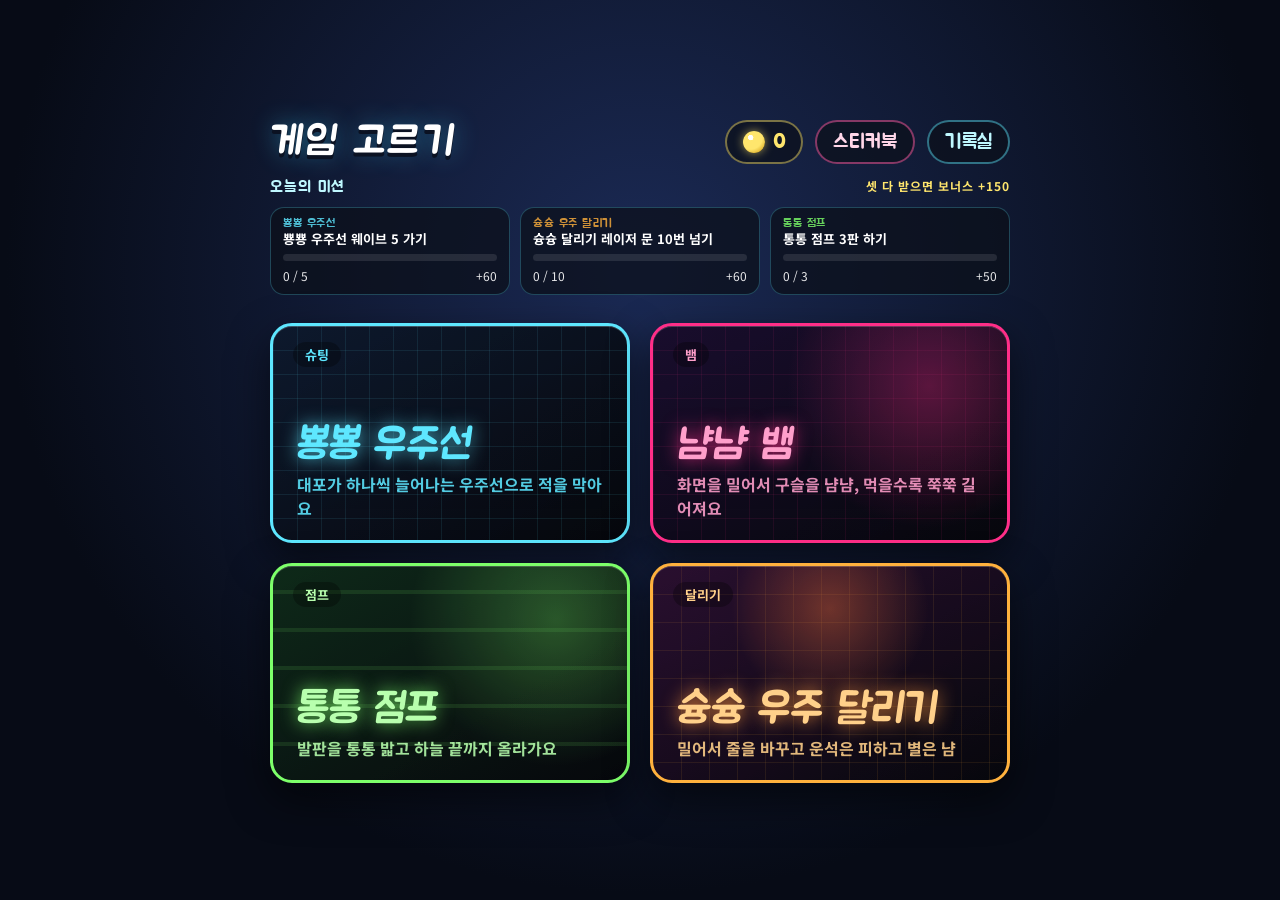
==== index.html @ b3f72357 "게임 고르기: 스티커북 (네 게임 24장, 새 스티커 표시), 화면 흐름 테스트 Co-Authored-By: Claude Opus 5.5 <noreply@anthropic.com>" ====
<!DOCTYPE html>
<html lang="ko">
<head>
  <meta charset="UTF-8">
  <meta name="viewport" content="width=device-width, initial-scale=1, viewport-fit=cover">
  <meta name="theme-color" content="#070b16">
  <title>게임 고르기</title>
  <link rel="preconnect" href="https://fonts.googleapis.com">
  <link rel="preconnect" href="https://fonts.gstatic.com" crossorigin>
  <link rel="stylesheet" href="https://fonts.googleapis.com/css2?family=Jua&family=Noto+Sans+KR:wght@700&display=swap">
  <style>
    :root { --ink: #070b16; --display: "Jua", "Noto Sans KR", sans-serif; }
    * { box-sizing: border-box; }
    body {
      margin: 0; min-height: 100vh; display: flex; flex-direction: column; align-items: center; justify-content: center; gap: 28px;
      padding: 24px 16px; color: #fff; font-family: "Noto Sans KR", system-ui, sans-serif;
      background: radial-gradient(ellipse at 50% 30%, #1b2a55, var(--ink) 70%);
      -webkit-tap-highlight-color: transparent; user-select: none;
    }
    h1 { margin: 0; font: normal 40px var(--display); letter-spacing: 2px; transform: skewX(-8deg); text-shadow: 0 4px 0 #0b1222, 0 0 24px rgba(57, 216, 255, .45); }
    .pick { display: grid; grid-template-columns: repeat(2, min(42vw, 360px)); gap: 20px; justify-content: center; }
    @media (max-width: 640px) { .pick { grid-template-columns: min(86vw, 360px); } }
    a {
      position: relative; display: flex; flex-direction: column; justify-content: flex-end; gap: 6px; overflow: hidden;
      width: 100%; height: clamp(150px, 30vh, 220px); padding: 20px 24px; border-radius: 22px; text-decoration: none; color: #fff;
      box-shadow: 0 16px 40px rgba(0, 0, 0, .55), inset 0 1px 0 rgba(255, 255, 255, .2);
      transition: transform .12s cubic-bezier(.16, 1, .3, 1);
      animation: rise .5s cubic-bezier(.16, 1, .3, 1) both;
    }
    a:nth-child(2) { animation-delay: .08s; }
    a:nth-child(3) { animation-delay: .16s; }
    a:nth-child(4) { animation-delay: .24s; }
    a:active { transform: scale(.97); }
    a b { font: normal clamp(30px, 4.2vw, 42px) var(--display); line-height: 1; transform: skewX(-8deg); transform-origin: left; }
    a small { font-weight: 700; font-size: 16px; opacity: .88; }
    a::before { content: ""; position: absolute; inset: 0; opacity: .9; pointer-events: none; }
    a::after {
      content: ""; position: absolute; inset: 0; pointer-events: none;
      background: linear-gradient(105deg, transparent 38%, rgba(255, 255, 255, .35) 48%, transparent 58%) no-repeat;
      background-size: 260% 100%; background-position: 160% 0; animation: sweep 4s 1s ease-in-out infinite;
    }
    a > * { position: relative; }
    .kid { background: linear-gradient(150deg, #ffb04a, #ff6a1a 55%, #b8340a); border: 3px solid #ffcf8a; }
    .kid::before { background: repeating-linear-gradient(-45deg, rgba(0, 0, 0, .08) 0 18px, transparent 18px 36px); }
    .kid b { text-shadow: 0 4px 0 rgba(90, 20, 0, .6); }
    .gun { background: linear-gradient(150deg, #0e1a2e, #07080d); border: 3px solid #5ee7ff; color: #5ee7ff; }
    .gun::before { background: linear-gradient(rgba(94, 231, 255, .1) 1px, transparent 1px) 0 0 / 24px 24px, linear-gradient(90deg, rgba(94, 231, 255, .1) 1px, transparent 1px) 0 0 / 24px 24px; }
    .gun b { text-shadow: 0 0 18px rgba(94, 231, 255, .8); }
    .snake { background: linear-gradient(150deg, #1a0e2e, #07080d); border: 3px solid #ff2e88; color: #ff9fcb; }
    .snake::before { background: radial-gradient(circle at 78% 28%, rgba(255, 46, 136, .35), transparent 45%), linear-gradient(rgba(255, 46, 136, .09) 1px, transparent 1px) 0 0 / 24px 24px, linear-gradient(90deg, rgba(255, 46, 136, .09) 1px, transparent 1px) 0 0 / 24px 24px; }
    .snake b { text-shadow: 0 0 18px rgba(255, 46, 136, .8); }
    .jump { background: linear-gradient(150deg, #0f2a1a, #07080d); border: 3px solid #7dff6a; color: #b8ffae; }
    .jump::before { background: radial-gradient(circle at 80% 25%, rgba(125, 255, 106, .3), transparent 45%), repeating-linear-gradient(0deg, transparent 0 34px, rgba(125, 255, 106, .12) 34px 38px); }
    .jump b { text-shadow: 0 0 18px rgba(125, 255, 106, .8); }
    .runner { background: linear-gradient(150deg, #2a1030, #07080d); border: 3px solid #ffb13d; color: #ffd08a; }
    .runner::before { background: radial-gradient(circle at 50% 20%, rgba(255, 120, 60, .4), transparent 40%), linear-gradient(rgba(255, 177, 61, .1) 1px, transparent 1px) 0 0 / 28px 28px, linear-gradient(90deg, rgba(255, 177, 61, .1) 1px, transparent 1px) 0 0 / 28px 28px; }
    .runner b { text-shadow: 0 0 18px rgba(255, 150, 60, .85); }
    .tag { position: absolute; top: 16px; left: 20px; padding: 3px 12px; border-radius: 999px; font-size: 13px; font-weight: 700; background: rgba(0, 0, 0, .3); }
    /* ─── 놀이 본부: 별코인 · 오늘의 미션 · 기록실 (common/hub.js) ─── */
    .hub { width: min(92vw, 740px); display: flex; flex-direction: column; gap: 10px; }
    .hub-top { display: flex; align-items: center; justify-content: space-between; gap: 12px; }
    .hub-top h1 { flex: 1; }
    .coin-pill, .rec-btn { display: inline-flex; align-items: center; gap: 8px; height: 44px; padding: 0 16px; border-radius: 999px; font: normal 20px var(--display); color: #ffe66d; background: rgba(12, 16, 26, .7); border: 2px solid rgba(255, 230, 109, .45); }
    .rec-btn { color: #bff8ff; border-color: rgba(94, 231, 255, .45); cursor: pointer; }
    .rec-btn:active { transform: scale(.96); }
    .cn { width: 22px; height: 22px; border-radius: 50%; flex: none; background: radial-gradient(circle at 35% 30%, #fff 0 12%, #ffe66d 14% 55%, #c98f00 100%); box-shadow: 0 0 10px rgba(255, 230, 109, .6); }
    .daily { display: grid; grid-template-columns: repeat(3, 1fr); gap: 10px; }
    .dm { position: relative; min-height: 64px; padding: 8px 12px 10px; border-radius: 14px; background: rgba(12, 16, 26, .72); border: 1px solid rgba(94, 231, 255, .25); display: flex; flex-direction: column; justify-content: space-between; gap: 6px; }
    .dm .t { font-size: 13px; font-weight: 700; line-height: 1.3; }
    .dm .g { display: block; font: normal 12px var(--display); letter-spacing: .5px; opacity: .8; }
    .dm .bar { height: 7px; border-radius: 4px; background: rgba(255, 255, 255, .1); overflow: hidden; }
    .dm .bar i { display: block; height: 100%; border-radius: 4px; background: linear-gradient(90deg, #5ee7ff, #7dff6a); }
    .dm .row { display: flex; align-items: center; justify-content: space-between; gap: 6px; font-size: 12px; opacity: .9; }
    .dm button { font: normal 15px var(--display); padding: 5px 12px; border-radius: 999px; border: 0; background: linear-gradient(180deg, #fff3a8, #ffcf3a); color: #3a2600; cursor: pointer; box-shadow: 0 3px 0 #9a6b00; animation: nudge 1s ease-in-out infinite; }
    .dm.claimed { opacity: .55; }
    .dm.done { border-color: rgba(255, 230, 109, .7); }
    .daily-head { display: flex; justify-content: space-between; font: normal 16px var(--display); color: #bff8ff; letter-spacing: 1px; }
    .daily-head small { font: 700 12px "Noto Sans KR", sans-serif; color: #ffe66d; }
    @keyframes nudge { 50% { transform: scale(1.07); } }
    #records { position: fixed; inset: 0; z-index: 20; display: none; align-items: center; justify-content: center; padding: 16px; background: rgba(4, 7, 14, .78); }
    #records.on { display: flex; }
    #records .panel { width: min(94vw, 680px); max-height: 92vh; overflow-y: auto; padding: 22px 24px; border-radius: 20px; background: linear-gradient(180deg, rgba(16, 22, 36, .98), rgba(8, 11, 19, .98)); border: 1px solid rgba(94, 231, 255, .3); box-shadow: 0 24px 60px rgba(0, 0, 0, .6); }
    #records h2 { margin: 0 0 12px; font: normal 30px var(--display); letter-spacing: 1px; }
    .tot { display: grid; grid-template-columns: repeat(4, 1fr); gap: 8px; margin-bottom: 14px; }
    .tot div { padding: 8px 6px; border-radius: 12px; background: rgba(94, 231, 255, .06); border: 1px solid rgba(94, 231, 255, .2); text-align: center; }
    .tot dt { font-size: 12px; opacity: .75; } .tot dd { margin: 2px 0 0; font: normal 22px var(--display); color: #ffe66d; }
    .grow { display: grid; grid-template-columns: 1.3fr 1.2fr .8fr .7fr; gap: 8px; align-items: center; padding: 10px 12px; margin-bottom: 8px; border-radius: 12px; background: rgba(255, 255, 255, .04); border-left: 5px solid var(--c); font-size: 14px; }
    .grow b { font: normal 19px var(--display); color: var(--c); }
    .grow span { opacity: .9; }
    #rec-close { display: block; width: 100%; margin-top: 12px; padding: 12px; border: 0; border-radius: 14px; font: normal 22px var(--display); background: linear-gradient(180deg, #a8f6ff, #22b8d6); color: #07080d; cursor: pointer; }
    @media (max-height: 600px) {
      body { gap: 12px; padding: 12px 16px; justify-content: flex-start; }
      h1 { font-size: 30px; }
      .dm { min-height: 54px; padding: 6px 10px 8px; }
      a { height: clamp(120px, 27vh, 170px); padding: 14px 18px; }
      a small { white-space: nowrap; overflow: hidden; text-overflow: ellipsis; }
      .tag { top: 10px; left: 14px; }
    }
    @media (max-width: 640px) { .daily { grid-template-columns: 1fr; } .tot { grid-template-columns: repeat(2, 1fr); } .grow { grid-template-columns: 1fr 1fr; } }
    .stk-btn { position: relative; color: #ffd6e8; border-color: rgba(255, 95, 168, .5); }
    .new-dot { position: absolute; top: -6px; right: -6px; min-width: 22px; height: 22px; padding: 0 6px; border-radius: 999px; background: #ff4d6d; color: #fff; font: 700 13px/22px "Noto Sans KR", sans-serif; box-shadow: 0 0 10px rgba(255, 77, 109, .7); }
    .new-dot[hidden] { display: none; }
    #stickers { position: fixed; inset: 0; z-index: 20; display: none; align-items: center; justify-content: center; padding: 16px; background: rgba(4, 7, 14, .78); }
    #stickers.on { display: flex; }
    #stickers .panel { width: min(96vw, 900px); max-height: 94vh; overflow-y: auto; padding: 20px 22px; border-radius: 20px; background: linear-gradient(180deg, rgba(16, 22, 36, .98), rgba(8, 11, 19, .98)); border: 1px solid rgba(255, 95, 168, .35); box-shadow: 0 24px 60px rgba(0, 0, 0, .6); }
    #stickers h2 { margin: 0 0 10px; font: normal 30px var(--display); letter-spacing: 1px; }
    #stickers h2 small { font-size: 18px; color: #ffe66d; margin-left: 8px; }
    .stk-game { margin: 10px 0 6px; font: normal 18px var(--display); color: var(--c); }
    .stk-row { display: grid; grid-template-columns: repeat(6, 1fr); gap: 8px; }
    .stk { position: relative; display: flex; flex-direction: column; align-items: center; gap: 2px; padding: 8px 4px; border-radius: 14px; text-align: center; background: rgba(255, 255, 255, .05); border: 1px solid rgba(255, 255, 255, .1); }
    .stk i { font-style: normal; font-size: 34px; line-height: 1.1; filter: drop-shadow(0 2px 6px rgba(0, 0, 0, .5)); }
    .stk b { font: normal 14px var(--display); }
    .stk small { font-size: 11px; opacity: .75; line-height: 1.25; }
    .stk.got { background: radial-gradient(circle at 50% 30%, rgba(255, 255, 255, .14), rgba(255, 255, 255, .04)); border-color: var(--c); box-shadow: 0 0 14px color-mix(in srgb, var(--c) 35%, transparent); }
    .stk.locked i { filter: grayscale(1) brightness(.35); }
    .stk.locked b { opacity: .6; }
    .stk.fresh::after { content: "NEW"; position: absolute; top: -6px; right: -4px; padding: 1px 6px; border-radius: 999px; background: #ff4d6d; font: 700 10px "Noto Sans KR", sans-serif; }
    .stk.fresh { animation: pop .6s cubic-bezier(.2, 1.5, .45, 1) both; }
    @keyframes pop { from { transform: scale(.6); opacity: 0; } }
    .close-btn { display: block; width: 100%; margin-top: 12px; padding: 12px; border: 0; border-radius: 14px; font: normal 22px var(--display); background: linear-gradient(180deg, #ffd6e8, #ff5fa8); color: #2a0718; cursor: pointer; }
    @media (max-width: 760px) { .stk-row { grid-template-columns: repeat(3, 1fr); } }
    @keyframes rise { from { opacity: 0; transform: translateY(24px); } }
    @keyframes sweep { 0% { background-position: 160% 0; } 30%, 100% { background-position: -70% 0; } }
    @media (prefers-reduced-motion: reduce) { *, *::before, *::after { animation: none !important; } }
  </style>
</head>
<body>
  <section class="hub" aria-label="놀이 본부">
    <div class="hub-top">
      <h1>게임 고르기</h1>
      <span class="coin-pill" title="네 게임에서 모은 별코인"><i class="cn" aria-hidden="true"></i><b id="hub-coins">0</b></span>
      <button id="stk-open" class="rec-btn stk-btn" type="button">스티커북<b id="stk-new" class="new-dot" hidden></b></button>
      <button id="rec-open" class="rec-btn" type="button">기록실</button>
    </div>
    <div class="daily-head"><span>오늘의 미션</span><small id="daily-bonus"></small></div>
    <div id="daily" class="daily"></div>
  </section>
  <div class="pick">
    <a class="gun" href="game/"><span class="tag">슈팅</span><b>뿅뿅 우주선</b><small>대포가 하나씩 늘어나는 우주선으로 적을 막아요</small></a>
    <a class="snake" href="snake/"><span class="tag">뱀</span><b>냠냠 뱀</b><small>화면을 밀어서 구슬을 냠냠, 먹을수록 쭉쭉 길어져요</small></a>
    <a class="jump" href="jump/"><span class="tag">점프</span><b>통통 점프</b><small>발판을 통통 밟고 하늘 끝까지 올라가요</small></a>
    <a class="runner" href="runner/"><span class="tag">달리기</span><b>슝슝 우주 달리기</b><small>밀어서 줄을 바꾸고 운석은 피하고 별은 냠</small></a>
  </div>

  <!-- 기록실: 네 게임 기록을 한눈에 -->
  <section id="records" aria-label="기록실">
    <div class="panel">
      <h2>기록실</h2>
      <dl class="tot" id="rec-tot"></dl>
      <div id="rec-rows"></div>
      <button id="rec-close" type="button">닫기</button>
    </div>
  </section>

  <!-- 스티커북: 네 게임에서 특별한 일을 하면 붙는 스티커 -->
  <section id="stickers" class="overlay" aria-label="스티커북">
    <div class="panel">
      <h2>스티커북 <small id="stk-count"></small></h2>
      <div id="stk-list"></div>
      <button id="stk-close" type="button" class="close-btn">닫기</button>
    </div>
  </section>

  <script src="common/hub.js"></script>
  <script>
    'use strict';
    // 놀이 본부 그리기. 게임에서 돌아올 때마다(renderHub) 새로 읽는다
    (function () {
      const $ = id => document.getElementById(id);
      const fmt = n => Math.floor(n).toLocaleString();
      const name = id => (HUB.GAMES.find(g => g.id === id) || {}).name || '';
      const color = id => (HUB.GAMES.find(g => g.id === id) || {}).color || '#fff';
      function renderHub() {
        $('hub-coins').textContent = fmt(HUB.coins());
        const list = HUB.daily();
        $('daily').innerHTML = list.map((m, i) =>
          '<div class="dm' + (m.claimed ? ' claimed' : m.done ? ' done' : '') + '" style="--c:' + color(m.game) + '">' +
            '<span class="t"><span class="g" style="color:' + color(m.game) + '">' + name(m.game) + '</span>' + m.text + '</span>' +
            '<span class="bar"><i style="width:' + Math.round(Math.min(1, m.prog / m.goal) * 100) + '%"></i></span>' +
            '<span class="row"><span>' + fmt(m.prog) + ' / ' + fmt(m.goal) + '</span>' +
            (m.claimed ? '<span>받음</span>' : m.done ? '<button type="button" data-claim="' + i + '">+' + m.reward + ' 받기</button>' : '<span>+' + m.reward + '</span>') +
            '</span></div>').join('');
        const left = list.filter(m => !m.claimed).length;
        $('daily-bonus').textContent = left ? '셋 다 받으면 보너스 +' + HUB.DAILY_BONUS : '오늘 미션 끝! 내일 또 만나요';
      }
      function renderRecords() {
        const s = HUB.summary();
        const mins = Math.round(s.todaySec / 60);
        $('rec-tot').innerHTML = [['별코인', fmt(s.coins)], ['모은 메달', s.medals + ' / ' + s.medalMax], ['모두 한 판', fmt(s.games)], ['오늘 논 시간', mins + '분']]
          .map(([k, v]) => '<div><dt>' + k + '</dt><dd>' + v + '</dd></div>').join('');
        $('rec-rows').innerHTML = s.rows.map(r =>
          '<div class="grow" style="--c:' + r.color + '"><b>' + r.name + '</b><span>' + (r.bestText || '아직 기록 없음') + '</span>' +
          '<span>메달 ' + r.medals + (r.medalMax ? ' / ' + r.medalMax : '') + '</span><span>' + fmt(r.games) + '판</span></div>').join('');
      }
      $('daily').addEventListener('click', e => {
        const b = e.target.closest('[data-claim]');
        if (!b) return;
        HUB.claimDaily(Number(b.dataset.claim));
        renderHub();
      });
      function renderStickers() {
        const list = HUB.stickers(), got = list.filter(t => t.got).length;
        $('stk-count').textContent = got + ' / ' + list.length;
        $('stk-list').innerHTML = HUB.GAMES.map(g => '<p class="stk-game" style="--c:' + g.color + '">' + g.name + '</p><div class="stk-row">' +
          list.filter(t => t.game === g.id).map(t =>
            '<div class="stk ' + (t.got ? 'got' : 'locked') + (t.fresh ? ' fresh' : '') + '" style="--c:' + g.color + '">' +
              '<i aria-hidden="true">' + t.icon + '</i><b>' + (t.got ? t.name : '?') + '</b><small>' + t.desc + '</small></div>').join('') + '</div>').join('');
      }
      function renderNew() {
        const n = HUB.stickers().filter(t => t.fresh).length;
        $('stk-new').hidden = !n;
        $('stk-new').textContent = n;
      }
      $('stk-open').addEventListener('click', () => { renderStickers(); $('stickers').classList.add('on'); HUB.seeStickers(); renderNew(); });
      $('stk-close').addEventListener('click', () => $('stickers').classList.remove('on'));
      $('stickers').addEventListener('click', e => { if (e.target.id === 'stickers') $('stickers').classList.remove('on'); });
      $('rec-open').addEventListener('click', () => { renderRecords(); $('records').classList.add('on'); });
      $('rec-close').addEventListener('click', () => $('records').classList.remove('on'));
      $('records').addEventListener('click', e => { if (e.target.id === 'records') $('records').classList.remove('on'); });
      const renderHubBase = renderHub;
      renderHub = function () { renderHubBase(); renderNew(); };
      window.addEventListener('pageshow', () => renderHub());   // 게임에서 뒤로 돌아왔을 때
      window.renderHub = () => renderHub();
      renderHub();
    })();
  </script>
</body>
</html>
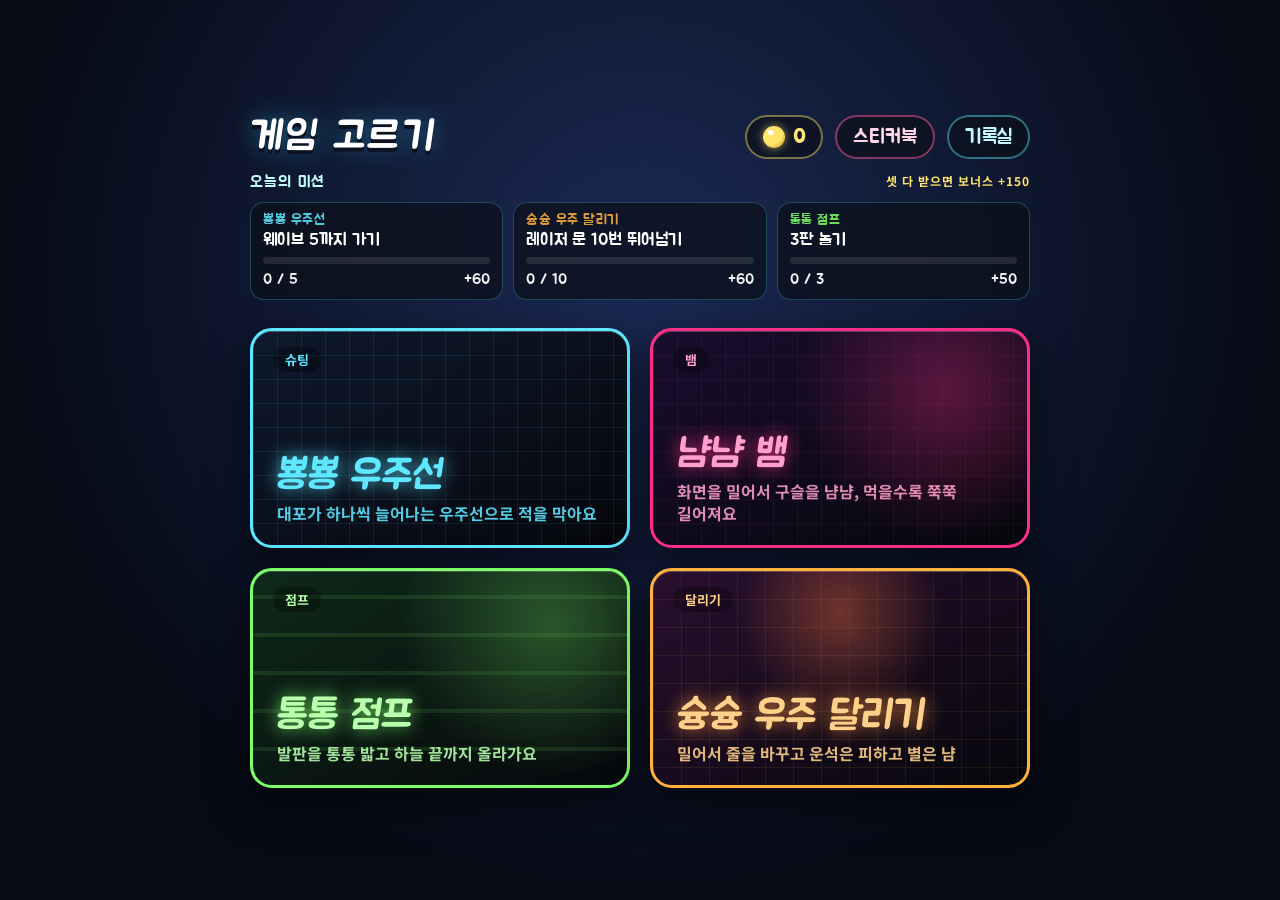
==== commit 1e09c4f5: "첫 화면: 게임 카드가 index.html로, 메달 합계 바로잡기, 미션 글씨 키우기, 새 스티커 5장 Co-Authored-By: Claude Opus 5.5 <noreply@a" ====
--- a/index.html
+++ b/index.html
@@ -18,7 +18,7 @@
       -webkit-tap-highlight-color: transparent; user-select: none;
     }
     h1 { margin: 0; font: normal 40px var(--display); letter-spacing: 2px; transform: skewX(-8deg); text-shadow: 0 4px 0 #0b1222, 0 0 24px rgba(57, 216, 255, .45); }
-    .pick { display: grid; grid-template-columns: repeat(2, min(42vw, 360px)); gap: 20px; justify-content: center; }
+    .pick { display: grid; grid-template-columns: repeat(2, min(44vw, 380px)); gap: 20px; justify-content: center; }
     @media (max-width: 640px) { .pick { grid-template-columns: min(86vw, 360px); } }
     a {
       position: relative; display: flex; flex-direction: column; justify-content: flex-end; gap: 6px; overflow: hidden;
@@ -31,8 +31,9 @@
     a:nth-child(3) { animation-delay: .16s; }
     a:nth-child(4) { animation-delay: .24s; }
     a:active { transform: scale(.97); }
-    a b { font: normal clamp(30px, 4.2vw, 42px) var(--display); line-height: 1; transform: skewX(-8deg); transform-origin: left; }
-    a small { font-weight: 700; font-size: 16px; opacity: .88; }
+    /* 제목은 한 줄 (글꼴이 늦게 와서 넓은 기본 서체로 보여도 안 넘치게 크기를 칸 너비에 맞춘다), 설명은 두 줄까지 낱말 단위로 */
+    a b { font: normal clamp(26px, 3.3vw, 40px) var(--display); line-height: 1.05; white-space: nowrap; transform: skewX(-8deg); transform-origin: left; }
+    a small { font-weight: 700; font-size: 16px; line-height: 1.35; opacity: .88; word-break: keep-all; }
     a::before { content: ""; position: absolute; inset: 0; opacity: .9; pointer-events: none; }
     a::after {
       content: ""; position: absolute; inset: 0; pointer-events: none;
@@ -57,7 +58,7 @@
     .runner b { text-shadow: 0 0 18px rgba(255, 150, 60, .85); }
     .tag { position: absolute; top: 16px; left: 20px; padding: 3px 12px; border-radius: 999px; font-size: 13px; font-weight: 700; background: rgba(0, 0, 0, .3); }
     /* ─── 놀이 본부: 별코인 · 오늘의 미션 · 기록실 (common/hub.js) ─── */
-    .hub { width: min(92vw, 740px); display: flex; flex-direction: column; gap: 10px; }
+    .hub { width: min(92vw, calc(2 * min(44vw, 380px) + 20px)); display: flex; flex-direction: column; gap: 10px; }
     .hub-top { display: flex; align-items: center; justify-content: space-between; gap: 12px; }
     .hub-top h1 { flex: 1; }
     .coin-pill, .rec-btn { display: inline-flex; align-items: center; gap: 8px; height: 44px; padding: 0 16px; border-radius: 999px; font: normal 20px var(--display); color: #ffe66d; background: rgba(12, 16, 26, .7); border: 2px solid rgba(255, 230, 109, .45); }
@@ -66,13 +67,14 @@
     .cn { width: 22px; height: 22px; border-radius: 50%; flex: none; background: radial-gradient(circle at 35% 30%, #fff 0 12%, #ffe66d 14% 55%, #c98f00 100%); box-shadow: 0 0 10px rgba(255, 230, 109, .6); }
     .daily { display: grid; grid-template-columns: repeat(3, 1fr); gap: 10px; }
     .dm { position: relative; min-height: 64px; padding: 8px 12px 10px; border-radius: 14px; background: rgba(12, 16, 26, .72); border: 1px solid rgba(94, 231, 255, .25); display: flex; flex-direction: column; justify-content: space-between; gap: 6px; }
-    .dm .t { font-size: 13px; font-weight: 700; line-height: 1.3; }
-    .dm .g { display: block; font: normal 12px var(--display); letter-spacing: .5px; opacity: .8; }
+    .dm .t { font: normal 17px/1.25 var(--display); word-break: keep-all; }
+    .dm .g { display: block; font: normal 14px var(--display); letter-spacing: .5px; opacity: .85; }
     .dm .bar { height: 7px; border-radius: 4px; background: rgba(255, 255, 255, .1); overflow: hidden; }
     .dm .bar i { display: block; height: 100%; border-radius: 4px; background: linear-gradient(90deg, #5ee7ff, #7dff6a); }
-    .dm .row { display: flex; align-items: center; justify-content: space-between; gap: 6px; font-size: 12px; opacity: .9; }
-    .dm button { font: normal 15px var(--display); padding: 5px 12px; border-radius: 999px; border: 0; background: linear-gradient(180deg, #fff3a8, #ffcf3a); color: #3a2600; cursor: pointer; box-shadow: 0 3px 0 #9a6b00; animation: nudge 1s ease-in-out infinite; }
+    .dm .row { display: flex; align-items: center; justify-content: space-between; gap: 6px; font: normal 15px var(--display); opacity: .95; }
+    .dm button { font: normal 17px var(--display); padding: 6px 14px; border-radius: 999px; border: 0; background: linear-gradient(180deg, #fff3a8, #ffcf3a); color: #3a2600; cursor: pointer; box-shadow: 0 3px 0 #9a6b00; animation: nudge 1s ease-in-out infinite; }
     .dm.claimed { opacity: .55; }
+    .dm button.wait { animation: none; filter: saturate(.6); }
     .dm.done { border-color: rgba(255, 230, 109, .7); }
     .daily-head { display: flex; justify-content: space-between; font: normal 16px var(--display); color: #bff8ff; letter-spacing: 1px; }
     .daily-head small { font: 700 12px "Noto Sans KR", sans-serif; color: #ffe66d; }
@@ -91,9 +93,12 @@
     @media (max-height: 600px) {
       body { gap: 12px; padding: 12px 16px; justify-content: flex-start; }
       h1 { font-size: 30px; }
-      .dm { min-height: 54px; padding: 6px 10px 8px; }
-      a { height: clamp(120px, 27vh, 170px); padding: 14px 18px; }
-      a small { white-space: nowrap; overflow: hidden; text-overflow: ellipsis; }
+      .dm { min-height: 54px; padding: 6px 10px 8px; gap: 4px; }
+      .dm .t { font-size: 16px; } .dm .g { font-size: 13px; } .dm .row { font-size: 14px; }
+      .dm button { font-size: 15px; padding: 4px 12px; }
+      a { height: clamp(120px, 27vh, 170px); padding: 12px 18px; gap: 4px; }
+      a b { font-size: clamp(24px, 3.2vw, 34px); }
+      a small { font-size: 15px; }
       .tag { top: 10px; left: 14px; }
     }
     @media (max-width: 640px) { .daily { grid-template-columns: 1fr; } .tot { grid-template-columns: repeat(2, 1fr); } .grow { grid-template-columns: 1fr 1fr; } }
@@ -102,15 +107,16 @@
     .new-dot[hidden] { display: none; }
     #stickers { position: fixed; inset: 0; z-index: 20; display: none; align-items: center; justify-content: center; padding: 16px; background: rgba(4, 7, 14, .78); }
     #stickers.on { display: flex; }
-    #stickers .panel { width: min(96vw, 900px); max-height: 94vh; overflow-y: auto; padding: 20px 22px; border-radius: 20px; background: linear-gradient(180deg, rgba(16, 22, 36, .98), rgba(8, 11, 19, .98)); border: 1px solid rgba(255, 95, 168, .35); box-shadow: 0 24px 60px rgba(0, 0, 0, .6); }
+    #stickers .panel { width: min(96vw, 1100px); max-height: 94vh; overflow-y: auto; padding: 20px 22px; border-radius: 20px; background: linear-gradient(180deg, rgba(16, 22, 36, .98), rgba(8, 11, 19, .98)); border: 1px solid rgba(255, 95, 168, .35); box-shadow: 0 24px 60px rgba(0, 0, 0, .6); }
     #stickers h2 { margin: 0 0 10px; font: normal 30px var(--display); letter-spacing: 1px; }
     #stickers h2 small { font-size: 18px; color: #ffe66d; margin-left: 8px; }
     .stk-game { margin: 10px 0 6px; font: normal 18px var(--display); color: var(--c); }
-    .stk-row { display: grid; grid-template-columns: repeat(6, 1fr); gap: 8px; }
+    .stk-row { display: grid; grid-template-columns: repeat(8, 1fr); gap: 8px; }
+    @media (max-width: 1100px) { .stk-row { grid-template-columns: repeat(4, 1fr); } }
     .stk { position: relative; display: flex; flex-direction: column; align-items: center; gap: 2px; padding: 8px 4px; border-radius: 14px; text-align: center; background: rgba(255, 255, 255, .05); border: 1px solid rgba(255, 255, 255, .1); }
     .stk i { font-style: normal; font-size: 34px; line-height: 1.1; filter: drop-shadow(0 2px 6px rgba(0, 0, 0, .5)); }
     .stk b { font: normal 14px var(--display); }
-    .stk small { font-size: 11px; opacity: .75; line-height: 1.25; }
+    .stk small { font-size: 12px; opacity: .75; line-height: 1.25; word-break: keep-all; }
     .stk.got { background: radial-gradient(circle at 50% 30%, rgba(255, 255, 255, .14), rgba(255, 255, 255, .04)); border-color: var(--c); box-shadow: 0 0 14px color-mix(in srgb, var(--c) 35%, transparent); }
     .stk.locked i { filter: grayscale(1) brightness(.35); }
     .stk.locked b { opacity: .6; }
@@ -136,10 +142,10 @@
     <div id="daily" class="daily"></div>
   </section>
   <div class="pick">
-    <a class="gun" href="game/"><span class="tag">슈팅</span><b>뿅뿅 우주선</b><small>대포가 하나씩 늘어나는 우주선으로 적을 막아요</small></a>
-    <a class="snake" href="snake/"><span class="tag">뱀</span><b>냠냠 뱀</b><small>화면을 밀어서 구슬을 냠냠, 먹을수록 쭉쭉 길어져요</small></a>
-    <a class="jump" href="jump/"><span class="tag">점프</span><b>통통 점프</b><small>발판을 통통 밟고 하늘 끝까지 올라가요</small></a>
-    <a class="runner" href="runner/"><span class="tag">달리기</span><b>슝슝 우주 달리기</b><small>밀어서 줄을 바꾸고 운석은 피하고 별은 냠</small></a>
+    <a class="gun" data-game="ngun" href="game/index.html"><span class="tag">슈팅</span><b>뿅뿅 우주선</b><small>대포가 하나씩 늘어나는 우주선으로 적을 막아요</small></a>
+    <a class="snake" data-game="snake" href="snake/index.html"><span class="tag">뱀</span><b>냠냠 뱀</b><small>화면을 밀어서 구슬을 냠냠, 먹을수록 쭉쭉 길어져요</small></a>
+    <a class="jump" data-game="jump" href="jump/index.html"><span class="tag">점프</span><b>통통 점프</b><small>발판을 통통 밟고 하늘 끝까지 올라가요</small></a>
+    <a class="runner" data-game="runner" href="runner/index.html"><span class="tag">달리기</span><b>슝슝 우주 달리기</b><small>밀어서 줄을 바꾸고 운석은 피하고 별은 냠</small></a>
   </div>
 
   <!-- 기록실: 네 게임 기록을 한눈에 -->
@@ -170,16 +176,29 @@
       const fmt = n => Math.floor(n).toLocaleString();
       const name = id => (HUB.GAMES.find(g => g.id === id) || {}).name || '';
       const color = id => (HUB.GAMES.find(g => g.id === id) || {}).color || '#fff';
+      // 미션 글 앞에 게임 이름이 또 붙어 있으면 뺀다 (위에 이름표가 따로 있어서). 예전 글 '슝슝 달리기 …'도
+      const bare = (id, t) => { const n = name(id); for (const p of [n, n.split(' ')[0] + ' ' + n.split(' ').pop(), n.split(' ')[0]]) if (p && t.startsWith(p + ' ')) return t.slice(p.length + 1); return t; };
+      // 받기 버튼이 새로 나타나면 0.5초 동안은 눌러도 안 받는다 (아이들이 화면을 톡톡 두드리다 모르고 받지 않게)
+      const CLAIM_WAIT = 500;
+      let claimKey = '', claimAt = 0, claimTimer = 0;
+      // 카드 주소도 HUB.GAMES에서 (폴더 말고 index.html까지: 파일로 바로 열어도 열리게)
+      for (const g of HUB.GAMES) { const a = document.querySelector('.pick a[data-game="' + g.id + '"]'); if (a && g.path) a.setAttribute('href', g.path); }
       function renderHub() {
         $('hub-coins').textContent = fmt(HUB.coins());
         const list = HUB.daily();
         $('daily').innerHTML = list.map((m, i) =>
           '<div class="dm' + (m.claimed ? ' claimed' : m.done ? ' done' : '') + '" style="--c:' + color(m.game) + '">' +
-            '<span class="t"><span class="g" style="color:' + color(m.game) + '">' + name(m.game) + '</span>' + m.text + '</span>' +
+            '<span class="t"><span class="g" style="color:' + color(m.game) + '">' + name(m.game) + '</span>' + bare(m.game, m.text) + '</span>' +
             '<span class="bar"><i style="width:' + Math.round(Math.min(1, m.prog / m.goal) * 100) + '%"></i></span>' +
             '<span class="row"><span>' + fmt(m.prog) + ' / ' + fmt(m.goal) + '</span>' +
-            (m.claimed ? '<span>받음</span>' : m.done ? '<button type="button" data-claim="' + i + '">+' + m.reward + ' 받기</button>' : '<span>+' + m.reward + '</span>') +
+            (m.claimed ? '<span>받음</span>' : m.done ? '<button type="button" class="wait" data-claim="' + i + '">+' + m.reward + ' 받기</button>' : '<span>+' + m.reward + '</span>') +
             '</span></div>').join('');
+        const key = list.map((m, i) => m.done && !m.claimed ? i : '').join('');
+        if (key !== claimKey) { claimKey = key; claimAt = performance.now() + CLAIM_WAIT; }
+        clearTimeout(claimTimer);
+        const wait = claimAt - performance.now();
+        const ready = () => document.querySelectorAll('#daily button.wait').forEach(b => b.classList.remove('wait'));
+        if (wait > 0) claimTimer = setTimeout(ready, wait); else ready();
         const left = list.filter(m => !m.claimed).length;
         $('daily-bonus').textContent = left ? '셋 다 받으면 보너스 +' + HUB.DAILY_BONUS : '오늘 미션 끝! 내일 또 만나요';
       }
@@ -194,7 +213,7 @@
       }
       $('daily').addEventListener('click', e => {
         const b = e.target.closest('[data-claim]');
-        if (!b) return;
+        if (!b || performance.now() < claimAt) return;
         HUB.claimDaily(Number(b.dataset.claim));
         renderHub();
       });
@@ -218,8 +237,16 @@
       $('rec-close').addEventListener('click', () => $('records').classList.remove('on'));
       $('records').addEventListener('click', e => { if (e.target.id === 'records') $('records').classList.remove('on'); });
       const renderHubBase = renderHub;
-      renderHub = function () { renderHubBase(); renderNew(); };
-      window.addEventListener('pageshow', () => renderHub());   // 게임에서 뒤로 돌아왔을 때
+      renderHub = function () {
+        renderHubBase(); renderNew();
+        if ($('records').classList.contains('on')) renderRecords();
+        if ($('stickers').classList.contains('on')) renderStickers();
+      };
+      // 게임에서 뒤로 돌아왔을 때(뒤로 가기 저장본에서 살아난 화면 포함)와 다른 앱·탭에서 다시 보일 때: 저장소에서 지갑을 새로 읽어 다시 그린다
+      window.addEventListener('pageshow', () => renderHub());
+      document.addEventListener('visibilitychange', () => { if (document.visibilityState === 'visible') renderHub(); });
+      window.addEventListener('focus', () => renderHub());
+      window.addEventListener('storage', e => { if (!e.key || e.key === HUB.KEY) renderHub(); });
       window.renderHub = () => renderHub();
       renderHub();
     })();
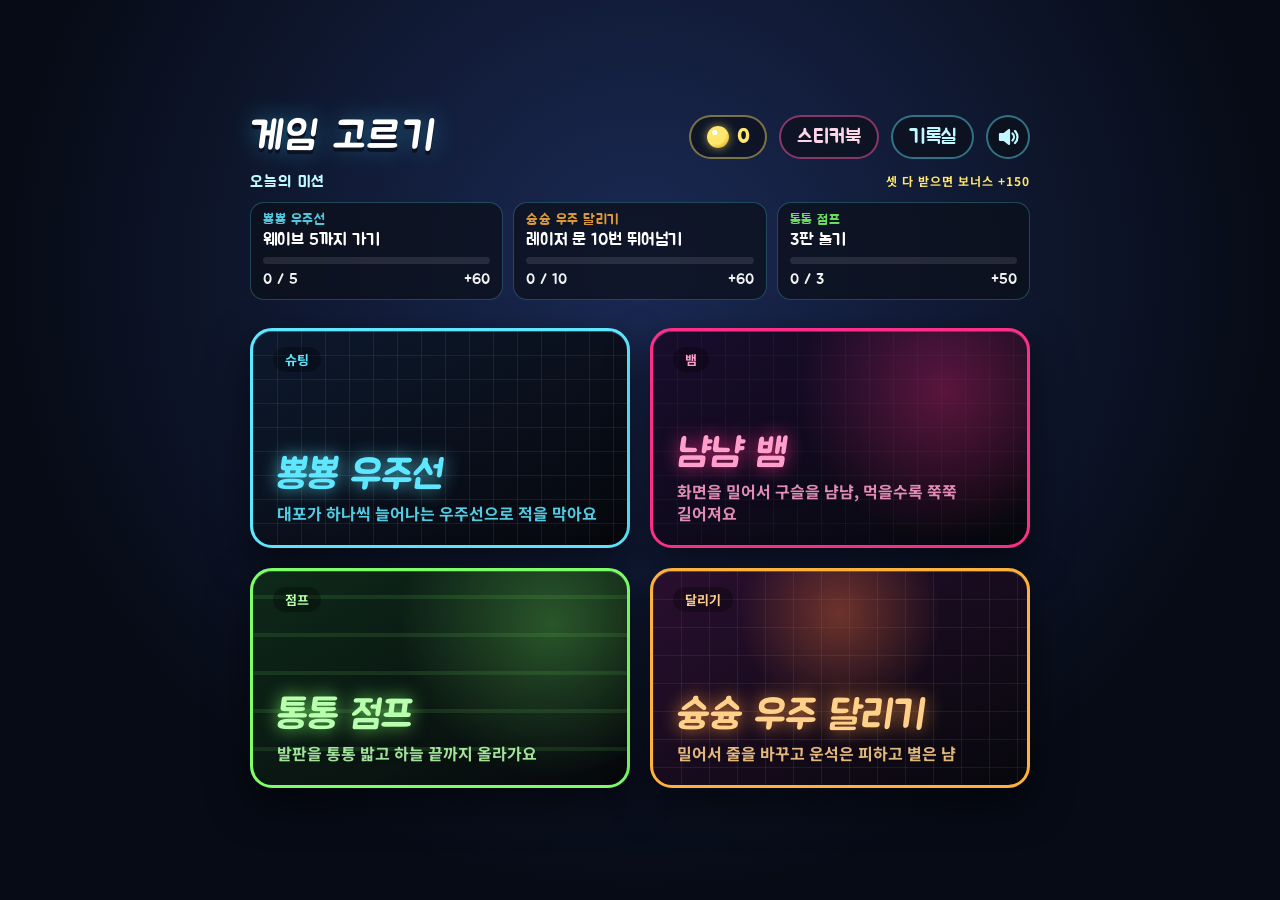
==== commit ba9885a3: "공통 소리 common/sound.js: 크기 제한·소리 끄기 하나·나가면 멈춤·소리 가족·행성별 배경 음악, 첫 화면 소리 Co-Authored-By: Claude Opus 5." ====
--- a/index.html
+++ b/index.html
@@ -64,6 +64,12 @@
     .coin-pill, .rec-btn { display: inline-flex; align-items: center; gap: 8px; height: 44px; padding: 0 16px; border-radius: 999px; font: normal 20px var(--display); color: #ffe66d; background: rgba(12, 16, 26, .7); border: 2px solid rgba(255, 230, 109, .45); }
     .rec-btn { color: #bff8ff; border-color: rgba(94, 231, 255, .45); cursor: pointer; }
     .rec-btn:active { transform: scale(.96); }
+    /* 소리 단추: 네 게임 모두 함께 켜고 끈다 (common/sound.js, 키 play.sound1) */
+    .snd-btn { width: 44px; padding: 0; justify-content: center; flex: none; }
+    .snd-btn svg { width: 24px; height: 24px; fill: none; stroke: currentColor; stroke-width: 2.2; stroke-linecap: round; stroke-linejoin: round; }
+    .snd-btn .x { display: none; }
+    .snd-btn.off { color: #8a93a8; border-color: rgba(138, 147, 168, .45); }
+    .snd-btn.off .x { display: inline; } .snd-btn.off .w { display: none; }
     .cn { width: 22px; height: 22px; border-radius: 50%; flex: none; background: radial-gradient(circle at 35% 30%, #fff 0 12%, #ffe66d 14% 55%, #c98f00 100%); box-shadow: 0 0 10px rgba(255, 230, 109, .6); }
     .daily { display: grid; grid-template-columns: repeat(3, 1fr); gap: 10px; }
     .dm { position: relative; min-height: 64px; padding: 8px 12px 10px; border-radius: 14px; background: rgba(12, 16, 26, .72); border: 1px solid rgba(94, 231, 255, .25); display: flex; flex-direction: column; justify-content: space-between; gap: 6px; }
@@ -137,6 +143,7 @@
       <span class="coin-pill" title="네 게임에서 모은 별코인"><i class="cn" aria-hidden="true"></i><b id="hub-coins">0</b></span>
       <button id="stk-open" class="rec-btn stk-btn" type="button">스티커북<b id="stk-new" class="new-dot" hidden></b></button>
       <button id="rec-open" class="rec-btn" type="button">기록실</button>
+      <button id="snd-btn" class="rec-btn snd-btn" type="button" aria-label="소리 끄기" title="소리"><svg viewBox="0 0 24 24" aria-hidden="true"><path d="M4 9h4l5-4v14l-5-4H4z" fill="currentColor"/><path class="w" d="M16.5 8.5a5 5 0 0 1 0 7M19 6a8.5 8.5 0 0 1 0 12"/><path class="x" d="M16 9l6 6M22 9l-6 6"/></svg></button>
     </div>
     <div class="daily-head"><span>오늘의 미션</span><small id="daily-bonus"></small></div>
     <div id="daily" class="daily"></div>
@@ -168,6 +175,7 @@
   </section>
 
   <script src="common/hub.js"></script>
+  <script src="common/sound.js"></script>
   <script>
     'use strict';
     // 놀이 본부 그리기. 게임에서 돌아올 때마다(renderHub) 새로 읽는다
@@ -183,8 +191,22 @@
       let claimKey = '', claimAt = 0, claimTimer = 0;
       // 카드 주소도 HUB.GAMES에서 (폴더 말고 index.html까지: 파일로 바로 열어도 열리게)
       for (const g of HUB.GAMES) { const a = document.querySelector('.pick a[data-game="' + g.id + '"]'); if (a && g.path) a.setAttribute('href', g.path); }
+      // 별코인이 늘면 톡톡 소리와 함께 세어 올린다 (움직임 줄이기면 바로). 처음 그릴 때는 바로
+      const still = matchMedia('(prefers-reduced-motion: reduce)').matches;
+      let shown = -1, coinRaf = 0;
+      function showCoins(v) {
+        cancelAnimationFrame(coinRaf);
+        if (shown < 0 || v <= shown || still) { shown = v; $('hub-coins').textContent = fmt(v); return; }
+        const from = shown, t0 = performance.now(), dur = Math.min(900, 250 + (v - from) * 4);
+        const step = now => {
+          const k = Math.min(1, (now - t0) / dur), n = Math.round(from + (v - from) * (1 - Math.pow(1 - k, 2)));
+          if (n !== shown) { shown = n; $('hub-coins').textContent = fmt(n); SND.ui('coin'); }
+          if (k < 1) coinRaf = requestAnimationFrame(step);
+        };
+        coinRaf = requestAnimationFrame(step);
+      }
       function renderHub() {
-        $('hub-coins').textContent = fmt(HUB.coins());
+        showCoins(HUB.coins());
         const list = HUB.daily();
         $('daily').innerHTML = list.map((m, i) =>
           '<div class="dm' + (m.claimed ? ' claimed' : m.done ? ' done' : '') + '" style="--c:' + color(m.game) + '">' +
@@ -215,6 +237,7 @@
         const b = e.target.closest('[data-claim]');
         if (!b || performance.now() < claimAt) return;
         HUB.claimDaily(Number(b.dataset.claim));
+        SND.ui('claim');
         renderHub();
       });
       function renderStickers() {
@@ -230,12 +253,31 @@
         $('stk-new').hidden = !n;
         $('stk-new').textContent = n;
       }
-      $('stk-open').addEventListener('click', () => { renderStickers(); $('stickers').classList.add('on'); HUB.seeStickers(); renderNew(); });
-      $('stk-close').addEventListener('click', () => $('stickers').classList.remove('on'));
-      $('stickers').addEventListener('click', e => { if (e.target.id === 'stickers') $('stickers').classList.remove('on'); });
-      $('rec-open').addEventListener('click', () => { renderRecords(); $('records').classList.add('on'); });
-      $('rec-close').addEventListener('click', () => $('records').classList.remove('on'));
-      $('records').addEventListener('click', e => { if (e.target.id === 'records') $('records').classList.remove('on'); });
+      const shut = id => { if ($(id).classList.contains('on')) { $(id).classList.remove('on'); SND.ui('close'); } };
+      // 새 스티커가 있으면 여는 소리 대신 스티커 소리
+      $('stk-open').addEventListener('click', () => { const fresh = HUB.stickers().some(t => t.fresh); renderStickers(); $('stickers').classList.add('on'); SND.ui(fresh ? 'sticker' : 'open'); HUB.seeStickers(); renderNew(); });
+      $('stk-close').addEventListener('click', () => shut('stickers'));
+      $('stickers').addEventListener('click', e => { if (e.target.id === 'stickers') shut('stickers'); });
+      $('rec-open').addEventListener('click', () => { renderRecords(); $('records').classList.add('on'); SND.ui('open'); });
+      $('rec-close').addEventListener('click', () => shut('records'));
+      $('records').addEventListener('click', e => { if (e.target.id === 'records') shut('records'); });
+      // 소리 단추: 네 게임 모두 함께 (다른 탭·게임에서 바꿔도 SND.onChange로 따라 바뀐다)
+      const sndIcon = () => { const off = SND.muted(); $('snd-btn').classList.toggle('off', off); $('snd-btn').setAttribute('aria-label', off ? '소리 켜기' : '소리 끄기'); $('snd-btn').setAttribute('aria-pressed', String(off)); };
+      $('snd-btn').addEventListener('click', () => { SND.toggleMuted(); SND.ui('tap'); });
+      SND.onChange(sndIcon); sndIcon();
+      // 게임 카드: 톡 소리를 낸 뒤 0.1초 안에 넘어간다 (소리가 꺼져 있으면 바로)
+      let going = false;
+      document.querySelector('.pick').addEventListener('click', e => {
+        const a = e.target.closest('a[href]');
+        if (!a || e.defaultPrevented || e.button || e.metaKey || e.ctrlKey || e.shiftKey || e.altKey) return;
+        e.preventDefault();
+        if (going) return;
+        going = true;
+        const go = () => { location.href = a.href; };
+        if (SND.ui('tap')) setTimeout(go, 110); else go();
+      });
+      // 뒤로 가기로 돌아오면 다시 누를 수 있게
+      window.addEventListener('pageshow', () => { going = false; });
       const renderHubBase = renderHub;
       renderHub = function () {
         renderHubBase(); renderNew();
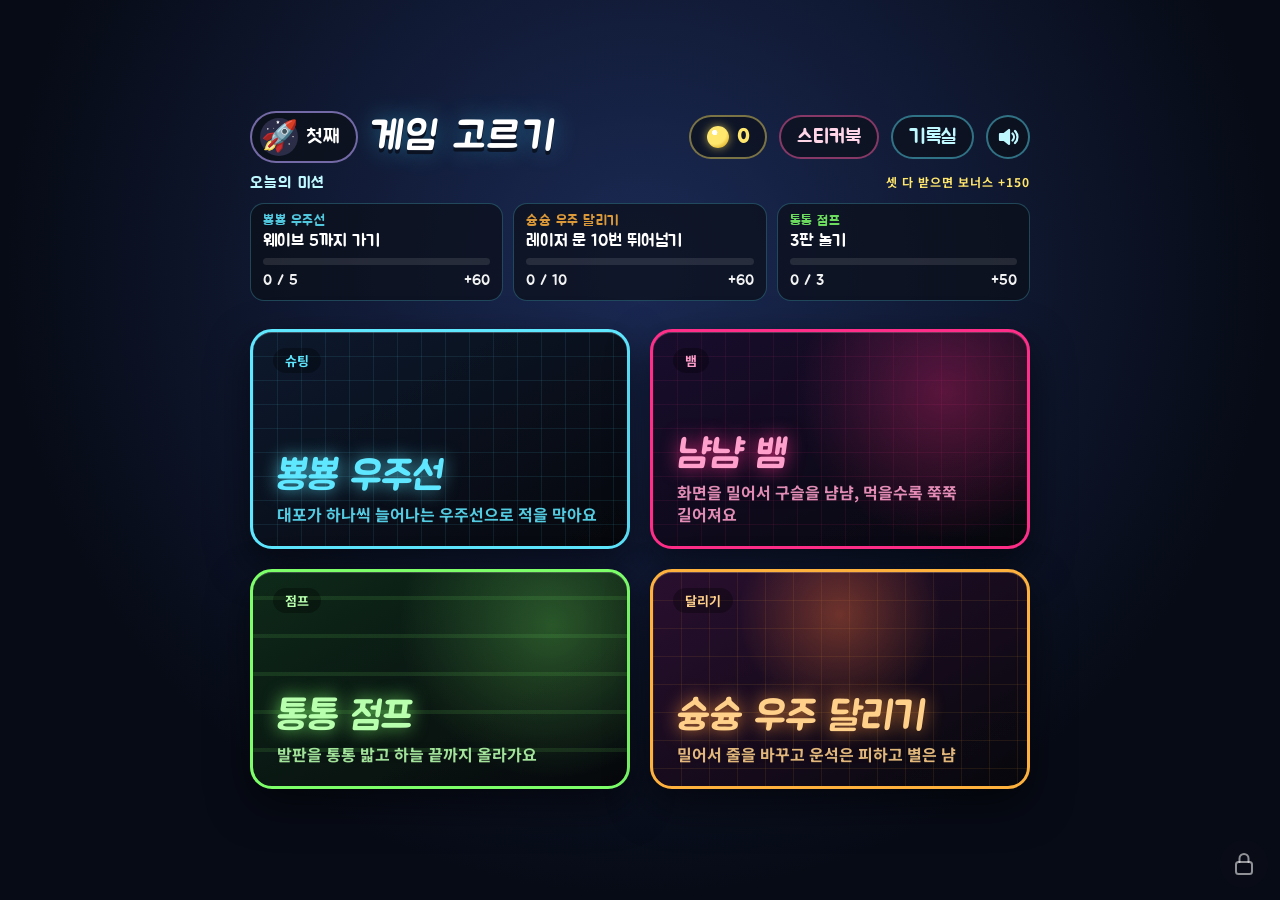
==== commit e1999df6: "작업 중 저장: 프로필·보호자 화면 진행분 Co-Authored-By: Claude Opus 5.5 <noreply@anthropic.com> Claude-Session: http" ====
--- a/index.html
+++ b/index.html
@@ -131,6 +131,84 @@
     @keyframes pop { from { transform: scale(.6); opacity: 0; } }
     .close-btn { display: block; width: 100%; margin-top: 12px; padding: 12px; border: 0; border-radius: 14px; font: normal 22px var(--display); background: linear-gradient(180deg, #ffd6e8, #ff5fa8); color: #2a0718; cursor: pointer; }
     @media (max-width: 760px) { .stk-row { grid-template-columns: repeat(3, 1fr); } }
+    /* ─── 아이 프로필 · 보호자 화면 (common/profile.js) ─── */
+    .pf-btn { display: inline-flex; align-items: center; gap: 8px; height: 52px; padding: 0 16px 0 8px; border-radius: 999px; flex: none; max-width: 230px;
+      font: normal 20px var(--display); color: #fff; background: rgba(12, 16, 26, .75); border: 2px solid rgba(184, 164, 255, .6); cursor: pointer; text-align: left; }
+    .pf-btn:active { transform: scale(.96); }
+    .pf-btn i { font-style: normal; font-size: 30px; line-height: 1; width: 38px; height: 38px; display: grid; place-items: center; border-radius: 50%; background: rgba(184, 164, 255, .18); }
+    .pf-btn span { display: flex; flex-direction: column; min-width: 0; }
+    .pf-btn b { font-weight: normal; line-height: 1.1; white-space: nowrap; overflow: hidden; text-overflow: ellipsis; }
+    .pf-btn small { font-size: 14px; line-height: 1.2; color: #ffe08a; white-space: nowrap; }
+    .pf-btn small:empty { display: none; }
+    .pf-btn small.end { color: #ffb0c8; }
+    #pf-lock { position: fixed; right: max(12px, env(safe-area-inset-right)); bottom: max(12px, env(safe-area-inset-bottom)); z-index: 15; width: 48px; height: 48px; padding: 0; border: 0; border-radius: 50%;
+      background: rgba(12, 16, 26, .55); color: rgba(255, 255, 255, .55); cursor: pointer; touch-action: none; -webkit-touch-callout: none; }
+    #pf-lock svg { position: absolute; inset: 0; width: 48px; height: 48px; }
+    #pf-lock .ring { fill: none; stroke: #ffe08a; stroke-width: 3.5; stroke-linecap: round; transform: rotate(-90deg); transform-origin: 24px 24px; stroke-dasharray: 132; stroke-dashoffset: 132; }
+    #pf-lock .lk { fill: none; stroke: currentColor; stroke-width: 2; stroke-linecap: round; stroke-linejoin: round; }
+    #pf-lock.hold { color: #ffe08a; background: rgba(12, 16, 26, .85); }
+    .ovl { position: fixed; inset: 0; z-index: 20; display: none; align-items: center; justify-content: center; padding: 16px; background: rgba(4, 7, 14, .8); }
+    .ovl.on { display: flex; }
+    .ovl .panel { width: min(94vw, 760px); max-height: 94vh; overflow-y: auto; padding: 20px 22px; border-radius: 20px; background: linear-gradient(180deg, rgba(16, 22, 36, .98), rgba(8, 11, 19, .98)); border: 1px solid rgba(184, 164, 255, .4); box-shadow: 0 24px 60px rgba(0, 0, 0, .6); }
+    .ovl h2 { margin: 0 0 14px; font: normal 32px var(--display); letter-spacing: 1px; text-align: center; }
+    .who-grid { display: flex; flex-wrap: wrap; justify-content: center; gap: 14px; }
+    .who-card { position: relative; width: 150px; height: 170px; display: flex; flex-direction: column; align-items: center; justify-content: center; gap: 8px; border-radius: 22px; cursor: pointer;
+      background: rgba(255, 255, 255, .06); border: 3px solid rgba(255, 255, 255, .15); color: #fff; font: normal 24px var(--display); touch-action: none; -webkit-touch-callout: none; }
+    .who-card i { font-style: normal; font-size: 64px; line-height: 1; }
+    .who-card.cur { border-color: #b8a4ff; background: radial-gradient(circle at 50% 35%, rgba(184, 164, 255, .3), rgba(255, 255, 255, .05)); }
+    .who-card.cur::after { content: "지금"; position: absolute; top: -10px; right: 10px; padding: 2px 10px; border-radius: 999px; background: #b8a4ff; color: #1b1240; font: normal 15px var(--display); }
+    .who-card.new { border-style: dashed; color: #c9d2e6; font-size: 20px; }
+    .who-card.new i { font-size: 44px; opacity: .8; }
+    .who-card.new small { font: normal 13px var(--display); opacity: .75; }
+    .who-card:active { transform: scale(.97); }
+    .who-hint { min-height: 24px; margin: 12px 0 0; text-align: center; font: normal 17px var(--display); color: #ffe08a; }
+    .btn-close { display: block; width: 100%; margin-top: 14px; padding: 12px; border: 0; border-radius: 14px; font: normal 22px var(--display); background: linear-gradient(180deg, #e6ddff, #9d86ff); color: #150c33; cursor: pointer; }
+    .hold-ring { position: absolute; inset: -3px; width: calc(100% + 6px); height: calc(100% + 6px); pointer-events: none; }
+    .hold-ring rect { fill: none; stroke: #ffe08a; stroke-width: 4; stroke-linecap: round; }
+    /* 보호자 화면 */
+    #parent .panel { width: min(96vw, 820px); }
+    .ptabs { display: flex; gap: 8px; margin-bottom: 14px; }
+    .ptabs button { flex: 1; padding: 10px 8px; border-radius: 12px; border: 1px solid rgba(255, 255, 255, .15); background: rgba(255, 255, 255, .05); color: #c9d2e6; font: normal 19px var(--display); cursor: pointer; }
+    .ptabs button[aria-selected="true"] { background: rgba(184, 164, 255, .25); border-color: #b8a4ff; color: #fff; }
+    .psec { display: none; }
+    .psec.on { display: block; }
+    .psec p.note { margin: 0 0 10px; font-size: 14px; color: #aeb7cc; line-height: 1.45; word-break: keep-all; }
+    .prow { display: flex; align-items: center; gap: 10px; padding: 10px 12px; margin-bottom: 8px; border-radius: 14px; background: rgba(255, 255, 255, .05); border: 1px solid rgba(255, 255, 255, .08); flex-wrap: wrap; }
+    .prow .ic { width: 52px; height: 52px; flex: none; border-radius: 14px; border: 2px solid rgba(184, 164, 255, .5); background: rgba(184, 164, 255, .12); font-size: 32px; line-height: 1; padding: 0; cursor: pointer; }
+    .prow input { flex: 1; min-width: 120px; height: 46px; padding: 0 12px; border-radius: 12px; border: 1px solid rgba(255, 255, 255, .25); background: rgba(0, 0, 0, .3); color: #fff; font: normal 21px var(--display); user-select: text; }
+    .prow .del { height: 46px; padding: 0 16px; border-radius: 12px; border: 1px solid rgba(255, 120, 150, .5); background: rgba(255, 80, 120, .1); color: #ffb0c8; font: normal 17px var(--display); cursor: pointer; white-space: nowrap; }
+    .prow .del.s1 { background: rgba(255, 80, 120, .3); color: #fff; }
+    .prow .del.s2 { background: #e0335e; color: #fff; border-color: #ff8fab; }
+    .prow .keep { font-size: 13px; color: #8a93a8; }
+    .icons { display: none; width: 100%; grid-template-columns: repeat(12, 1fr); gap: 6px; padding-top: 4px; }
+    .icons.on { display: grid; }
+    .icons button { height: 46px; border-radius: 10px; border: 1px solid rgba(255, 255, 255, .15); background: rgba(255, 255, 255, .05); font-size: 26px; line-height: 1; padding: 0; cursor: pointer; }
+    .icons button[aria-pressed="true"] { border-color: #ffe08a; background: rgba(255, 224, 138, .2); }
+    .padd { width: 100%; height: 50px; border-radius: 14px; border: 2px dashed rgba(184, 164, 255, .6); background: transparent; color: #e6ddff; font: normal 20px var(--display); cursor: pointer; }
+    .padd:disabled { opacity: .45; cursor: default; }
+    .trow { padding: 10px 12px; margin-bottom: 8px; border-radius: 14px; background: rgba(255, 255, 255, .05); border: 1px solid rgba(255, 255, 255, .08); }
+    .trow .top { display: flex; align-items: center; justify-content: space-between; gap: 10px; margin-bottom: 8px; flex-wrap: wrap; }
+    .trow .who { font: normal 21px var(--display); }
+    .trow .who i { font-style: normal; font-size: 24px; margin-right: 6px; }
+    .trow .today { font-size: 14px; color: #c9d2e6; }
+    .trow .today b { color: #ffe08a; font-weight: 700; }
+    .pseg { display: flex; gap: 6px; flex-wrap: wrap; }
+    .pseg button { flex: 1; min-width: 64px; height: 44px; border-radius: 10px; border: 1px solid rgba(255, 255, 255, .18); background: rgba(255, 255, 255, .05); color: #dfe6f5; font: normal 18px var(--display); cursor: pointer; }
+    .pseg button[aria-pressed="true"] { background: linear-gradient(180deg, #e6ddff, #9d86ff); color: #150c33; border-color: #e6ddff; }
+    .pseg .more { flex: 1.4; background: rgba(255, 224, 138, .12); border-color: rgba(255, 224, 138, .5); color: #ffe08a; }
+    .vseg button { height: 64px; font-size: 24px; }
+    @media (max-height: 600px) {
+      .pf-btn { height: 46px; font-size: 18px; } .pf-btn i { width: 32px; height: 32px; font-size: 24px; }
+      .ovl h2 { font-size: 26px; margin-bottom: 10px; }
+      .who-card { width: 132px; height: 140px; } .who-card i { font-size: 52px; }
+      .ovl .panel { padding: 14px 16px; }
+      .prow { padding: 6px 10px; margin-bottom: 6px; } .prow .ic { width: 46px; height: 46px; } .prow input, .prow .del { height: 42px; }
+      .trow { padding: 8px 10px; margin-bottom: 6px; } .trow .top { margin-bottom: 6px; }
+      .pseg button { height: 40px; } .vseg button { height: 56px; }
+      .ptabs { margin-bottom: 10px; } .ptabs button { padding: 7px 6px; }
+      .btn-close { margin-top: 10px; padding: 9px; }
+    }
+    @media (max-width: 760px) { .icons { grid-template-columns: repeat(6, 1fr); } }
     @keyframes rise { from { opacity: 0; transform: translateY(24px); } }
     @keyframes sweep { 0% { background-position: 160% 0; } 30%, 100% { background-position: -70% 0; } }
     @media (prefers-reduced-motion: reduce) { *, *::before, *::after { animation: none !important; } }
@@ -139,6 +217,7 @@
 <body>
   <section class="hub" aria-label="놀이 본부">
     <div class="hub-top">
+      <button id="pf-btn" class="pf-btn" type="button" aria-label="누가 놀아요? 친구 바꾸기"><i id="pf-ic" aria-hidden="true"></i><span><b id="pf-name"></b><small id="pf-left"></small></span></button>
       <h1>게임 고르기</h1>
       <span class="coin-pill" title="네 게임에서 모은 별코인"><i class="cn" aria-hidden="true"></i><b id="hub-coins">0</b></span>
       <button id="stk-open" class="rec-btn stk-btn" type="button">스티커북<b id="stk-new" class="new-dot" hidden></b></button>
@@ -174,6 +253,44 @@
     </div>
   </section>
 
+  <!-- 누가 놀아요? 친구 고르기 (바꾸기만. 만들기·이름·지우기는 보호자 화면에서) -->
+  <section id="who" class="ovl" aria-label="누가 놀아요?">
+    <div class="panel">
+      <h2>누가 놀아요?</h2>
+      <div id="who-grid" class="who-grid"></div>
+      <p id="who-hint" class="who-hint"></p>
+      <button id="who-close" type="button" class="btn-close">닫기</button>
+    </div>
+  </section>
+
+  <!-- 보호자 화면: 오른쪽 아래 자물쇠를 3초 꾹 누르면 열린다 -->
+  <button id="pf-lock" type="button" aria-label="보호자 화면 (3초 꾹 누르기)" title="보호자 화면: 3초 꾹"><svg viewBox="0 0 48 48" aria-hidden="true"><circle class="ring" cx="24" cy="24" r="21"/><rect class="lk" x="16" y="22" width="16" height="12" rx="2.5"/><path class="lk" d="M19.5 22v-3.5a4.5 4.5 0 0 1 9 0V22"/></svg></button>
+  <section id="parent" class="ovl" aria-label="보호자 화면">
+    <div class="panel">
+      <h2>보호자 화면</h2>
+      <div class="ptabs" role="tablist">
+        <button type="button" role="tab" data-tab="kids" aria-selected="true">아이 프로필</button>
+        <button type="button" role="tab" data-tab="time" aria-selected="false">하루 놀이 시간</button>
+        <button type="button" role="tab" data-tab="vol" aria-selected="false">소리 크기 상한</button>
+      </div>
+      <div class="psec on" data-sec="kids">
+        <p class="note">아이마다 별코인·기록·스티커·미션·캐릭터가 따로 저장돼요. 최대 4명. 그림을 누르면 바꿀 수 있어요.</p>
+        <div id="pk-list"></div>
+        <button id="pk-add" type="button" class="padd">+ 새 친구 만들기</button>
+      </div>
+      <div class="psec" data-sec="time">
+        <p class="note">정한 시간이 다가오면 게임 위쪽에 10분 전·5분 전 알림, 끝나면 "이 판을 마치고 쉬어요" 알림이 떠요. 게임을 멈추지는 않아요. 판이 도는 동안만 세요.</p>
+        <div id="pt-list"></div>
+      </div>
+      <div class="psec" data-sec="vol">
+        <p class="note">네 게임과 이 화면의 모든 소리가 이 크기를 넘지 않아요. 이 기기 전체에 같이 적용돼요.</p>
+        <div id="pv-seg" class="pseg vseg"></div>
+      </div>
+      <button id="parent-close" type="button" class="btn-close">닫기</button>
+    </div>
+  </section>
+
+  <script src="common/profile.js"></script>
   <script src="common/hub.js"></script>
   <script src="common/sound.js"></script>
   <script>
@@ -292,6 +409,174 @@
       window.renderHub = () => renderHub();
       renderHub();
     })();
+
+    // ─── 아이 프로필 · 보호자 화면 (common/profile.js) ───
+    (function () {
+      const $ = id => document.getElementById(id);
+      const esc = s => String(s).replace(/[&<>"]/g, c => ({ '&': '&amp;', '<': '&lt;', '>': '&gt;', '"': '&quot;' }[c]));
+      const still = matchMedia('(prefers-reduced-motion: reduce)').matches;
+      const HOLD = 3000;
+      function renderMe() {
+        const p = PROFILE.current(), left = PROFILE.leftMin(p.id);
+        $('pf-ic').textContent = p.icon; $('pf-name').textContent = p.name;
+        const l = $('pf-left');
+        l.textContent = left == null ? '' : left <= 0 ? '오늘 시간 끝!' : '오늘 남은 시간 ' + left + '분';
+        l.classList.toggle('end', left === 0);
+      }
+      // 3초 꾹 누르기: el을 누르고 있는 동안 둘레(ring)를 채우고, 다 차면 done(). 짧게 누르면 tap(). 움직임 줄이기면 1초마다 한 칸씩
+      function holdable(el, ringFor, done, tap) {
+        let t0 = 0, raf = 0, id = null, fired = false;
+        const setK = k => { const r = ringFor(); if (r) r.style.strokeDashoffset = String(r.dataset.len * (1 - k)); };
+        const stop = () => { cancelAnimationFrame(raf); raf = 0; t0 = 0; id = null; el.classList.remove('hold'); setK(0); };
+        const step = () => {
+          if (!t0) return;
+          const ms = performance.now() - t0;
+          let k = Math.min(1, ms / HOLD);
+          if (still) k = Math.floor(k * 3) / 3;
+          setK(k);
+          if (ms >= HOLD) { fired = true; stop(); done(); return; }
+          raf = requestAnimationFrame(step);
+        };
+        el.addEventListener('pointerdown', e => {
+          if (id != null) return;
+          id = e.pointerId; fired = false; t0 = performance.now(); el.classList.add('hold');
+          try { el.setPointerCapture(e.pointerId); } catch (err) { /* 무시 */ }
+          raf = requestAnimationFrame(step);
+        });
+        el.addEventListener('pointerup', e => {
+          if (id == null || e.pointerId !== id) return;
+          const short = t0 && performance.now() - t0 < 400;
+          stop();
+          if (short && !fired && tap) tap();
+        });
+        el.addEventListener('pointercancel', e => { if (id != null && e.pointerId === id) stop(); });
+        el.addEventListener('contextmenu', e => e.preventDefault());
+      }
+      const lockRing = () => { const r = document.querySelector('#pf-lock .ring'); if (r) r.dataset.len = 132; return r; };
+      holdable($('pf-lock'), lockRing, () => openParent('kids'), () => SND.ui('deny'));
+
+      // 누가 놀아요? (바꾸기만)
+      function renderWho() {
+        const list = PROFILE.list(), me = PROFILE.activeId();
+        $('who-grid').innerHTML = list.map(p => '<button type="button" class="who-card' + (p.id === me ? ' cur' : '') + '" data-id="' + p.id + '"><i aria-hidden="true">' + esc(p.icon) + '</i><span>' + esc(p.name) + '</span></button>').join('') +
+          (list.length < PROFILE.MAX ? '<button type="button" class="who-card new" id="who-new" aria-label="새 친구 (보호자가 3초 꾹)"><svg class="hold-ring" viewBox="0 0 156 176" preserveAspectRatio="none" aria-hidden="true"><rect x="2" y="2" width="152" height="172" rx="22" pathLength="100" stroke-dasharray="100" stroke-dashoffset="100"/></svg><i aria-hidden="true">＋</i><span>새 친구</span><small>보호자가 3초 꾹</small></button>' : '');
+        $('who-hint').textContent = '';
+        const nb = $('who-new');
+        if (nb) holdable(nb, () => { const r = nb.querySelector('rect'); if (r) r.dataset.len = 100; return r; }, () => openParent('kids'),
+          () => { $('who-hint').textContent = '새 친구는 보호자가 만들어요 · 새 친구 칸을 3초 꾹 눌러요'; SND.ui('deny'); });
+      }
+      function openWho() { renderWho(); $('who').classList.add('on'); SND.ui('open'); }
+      function closeWho(quiet) { if (!$('who').classList.contains('on')) return; $('who').classList.remove('on'); if (!quiet) SND.ui('close'); }
+      $('pf-btn').addEventListener('click', openWho);
+      $('who-close').addEventListener('click', () => closeWho());
+      $('who').addEventListener('click', e => {
+        if (e.target.id === 'who') { closeWho(); return; }
+        const c = e.target.closest('.who-card[data-id]');
+        if (!c) return;
+        const id = Number(c.dataset.id);
+        if (id === PROFILE.activeId()) { closeWho(); return; }
+        PROFILE.switchTo(id);
+        SND.ui('start');
+        // 새 친구 기록으로 모두 다시 읽는다
+        setTimeout(() => location.reload(), 150);
+      });
+
+      // 보호자 화면
+      let tab = 'kids', iconOpen = 0, delTimer = 0;
+      const delStep = {};
+      function openParent(t) {
+        closeWho(true);
+        tab = t || 'kids'; iconOpen = 0; for (const k in delStep) delete delStep[k];
+        renderParent(); $('parent').classList.add('on'); SND.ui('open');
+      }
+      function closeParent() { if (!$('parent').classList.contains('on')) return; $('parent').classList.remove('on'); SND.ui('close'); renderMe(); if (window.renderHub) window.renderHub(); }
+      const mins = s => Math.floor(s / 60);
+      function renderParent() {
+        document.querySelectorAll('.ptabs button').forEach(b => b.setAttribute('aria-selected', String(b.dataset.tab === tab)));
+        document.querySelectorAll('.psec').forEach(s => s.classList.toggle('on', s.dataset.sec === tab));
+        const list = PROFILE.list();
+        if (tab === 'kids') {
+          $('pk-list').innerHTML = list.map(p => '<div class="prow" data-id="' + p.id + '">' +
+            '<button type="button" class="ic" data-act="icon" aria-label="그림 바꾸기">' + esc(p.icon) + '</button>' +
+            '<input type="text" maxlength="' + PROFILE.NAME_MAX + '" value="' + esc(p.name) + '" aria-label="이름" data-act="name">' +
+            (p.id === 1 ? '<span class="keep">첫 번째 친구는<br>지울 수 없어요</span>' :
+              '<button type="button" class="del' + (delStep[p.id] ? ' s' + delStep[p.id] : '') + '" data-act="del">' + ['지우기', '정말 지울까요?', '기록도 다 지워져요 · 지우기'][delStep[p.id] || 0] + '</button>') +
+            '<div class="icons' + (iconOpen === p.id ? ' on' : '') + '">' + PROFILE.ICONS.map(ic => '<button type="button" data-icon="' + ic + '" aria-pressed="' + (ic === p.icon) + '">' + ic + '</button>').join('') + '</div>' +
+            '</div>').join('');
+          $('pk-add').disabled = list.length >= PROFILE.MAX;
+          $('pk-add').textContent = list.length >= PROFILE.MAX ? '친구는 ' + PROFILE.MAX + '명까지예요' : '+ 새 친구 만들기';
+        } else if (tab === 'time') {
+          $('pt-list').innerHTML = list.map(p => {
+            const lim = PROFILE.limit(p.id), sec = PROFILE.played(p.id), left = PROFILE.leftMin(p.id), ex = PROFILE.extraMin(p.id);
+            return '<div class="trow" data-id="' + p.id + '"><div class="top"><span class="who"><i aria-hidden="true">' + esc(p.icon) + '</i>' + esc(p.name) + '</span>' +
+              '<span class="today">오늘 <b>' + mins(sec) + '분</b> 놀았어요' + (left == null ? '' : ' · 남은 시간 <b>' + left + '분</b>') + (ex ? ' · 오늘 더 준 시간 ' + ex + '분' : '') + '</span></div>' +
+              '<div class="pseg">' + PROFILE.LIMITS.map(m => '<button type="button" data-limit="' + m + '" aria-pressed="' + (m === lim) + '">' + (m ? m + '분' : '제한 없음') + '</button>').join('') +
+              (lim ? '<button type="button" class="more" data-act="extra">오늘 ' + PROFILE.EXTRA_MIN + '분 더</button>' : '') + '</div></div>';
+          }).join('');
+        } else {
+          const v = PROFILE.volMax();
+          $('pv-seg').innerHTML = PROFILE.VOLS.map(x => '<button type="button" data-vol="' + x + '" aria-pressed="' + (x === v) + '">' + Math.round(x * 100) + '%</button>').join('');
+        }
+      }
+      document.querySelector('.ptabs').addEventListener('click', e => { const b = e.target.closest('[data-tab]'); if (!b) return; tab = b.dataset.tab; iconOpen = 0; renderParent(); SND.ui('tap'); });
+      $('parent-close').addEventListener('click', closeParent);
+      $('parent').addEventListener('click', e => { if (e.target.id === 'parent') closeParent(); });
+      $('pk-add').addEventListener('click', () => {
+        const p = PROFILE.add();
+        if (!p) { SND.ui('deny'); return; }
+        SND.ui('buy'); renderParent();
+      });
+      $('pk-list').addEventListener('click', e => {
+        const row = e.target.closest('.prow'); if (!row) return;
+        const id = Number(row.dataset.id), ic = e.target.closest('[data-icon]'), act = e.target.closest('[data-act]');
+        if (ic) { PROFILE.setIcon(id, ic.dataset.icon); iconOpen = 0; SND.ui('tap'); renderParent(); renderMe(); return; }
+        if (!act) return;
+        if (act.dataset.act === 'icon') { iconOpen = iconOpen === id ? 0 : id; SND.ui('tap'); renderParent(); }
+        else if (act.dataset.act === 'del') {
+          // 세 번 눌러야 지운다: 지우기 → 정말 지울까요? → 기록도 다 지워져요 · 지우기. 5초 쉬면 처음으로
+          delStep[id] = (delStep[id] || 0) + 1;
+          clearTimeout(delTimer);
+          delTimer = setTimeout(() => { for (const k in delStep) delete delStep[k]; if (tab === 'kids' && $('parent').classList.contains('on')) renderParent(); }, 5000);
+          if (delStep[id] >= 3) { delete delStep[id]; PROFILE.remove(id); SND.ui('close'); renderMe(); if (window.renderHub) window.renderHub(); }
+          else SND.ui('deny');
+          renderParent();
+        }
+      });
+      $('pk-list').addEventListener('change', e => {
+        const inp = e.target.closest('input[data-act="name"]'); if (!inp) return;
+        const id = Number(inp.closest('.prow').dataset.id);
+        if (!PROFILE.rename(id, inp.value)) inp.value = (PROFILE.get(id) || {}).name || '';
+        else SND.ui('tap');
+        renderMe();
+      });
+      $('pk-list').addEventListener('keydown', e => { if (e.key === 'Enter' && e.target.matches('input')) e.target.blur(); });
+      $('pt-list').addEventListener('click', e => {
+        const row = e.target.closest('.trow'), b = e.target.closest('button');
+        if (!row || !b) return;
+        const id = Number(row.dataset.id);
+        if (b.dataset.limit != null) PROFILE.setLimit(id, Number(b.dataset.limit));
+        else if (b.dataset.act === 'extra') PROFILE.addExtra(id);
+        else return;
+        SND.ui('tap'); renderParent(); renderMe();
+      });
+      $('pv-seg').addEventListener('click', e => {
+        const b = e.target.closest('[data-vol]'); if (!b) return;
+        PROFILE.setVolMax(Number(b.dataset.vol));
+        renderParent(); SND.ui('coin');
+      });
+
+      PROFILE.onSwitchElsewhere = () => location.reload();
+      window.addEventListener('pageshow', renderMe);
+      document.addEventListener('visibilitychange', () => { if (document.visibilityState === 'visible') renderMe(); });
+      window.addEventListener('storage', e => {
+        if (e.key && e.key !== PROFILE.KEYS.parent && e.key !== PROFILE.KEYS.time && e.key !== PROFILE.KEYS.profiles) return;
+        renderMe();
+        if ($('parent').classList.contains('on') && !(document.activeElement && document.activeElement.matches('input'))) renderParent();
+      });
+      setInterval(renderMe, 30000);
+      window.PF_UI = { openWho, openParent, closeParent, renderMe };
+      renderMe();
+    })();
   </script>
 </body>
 </html>
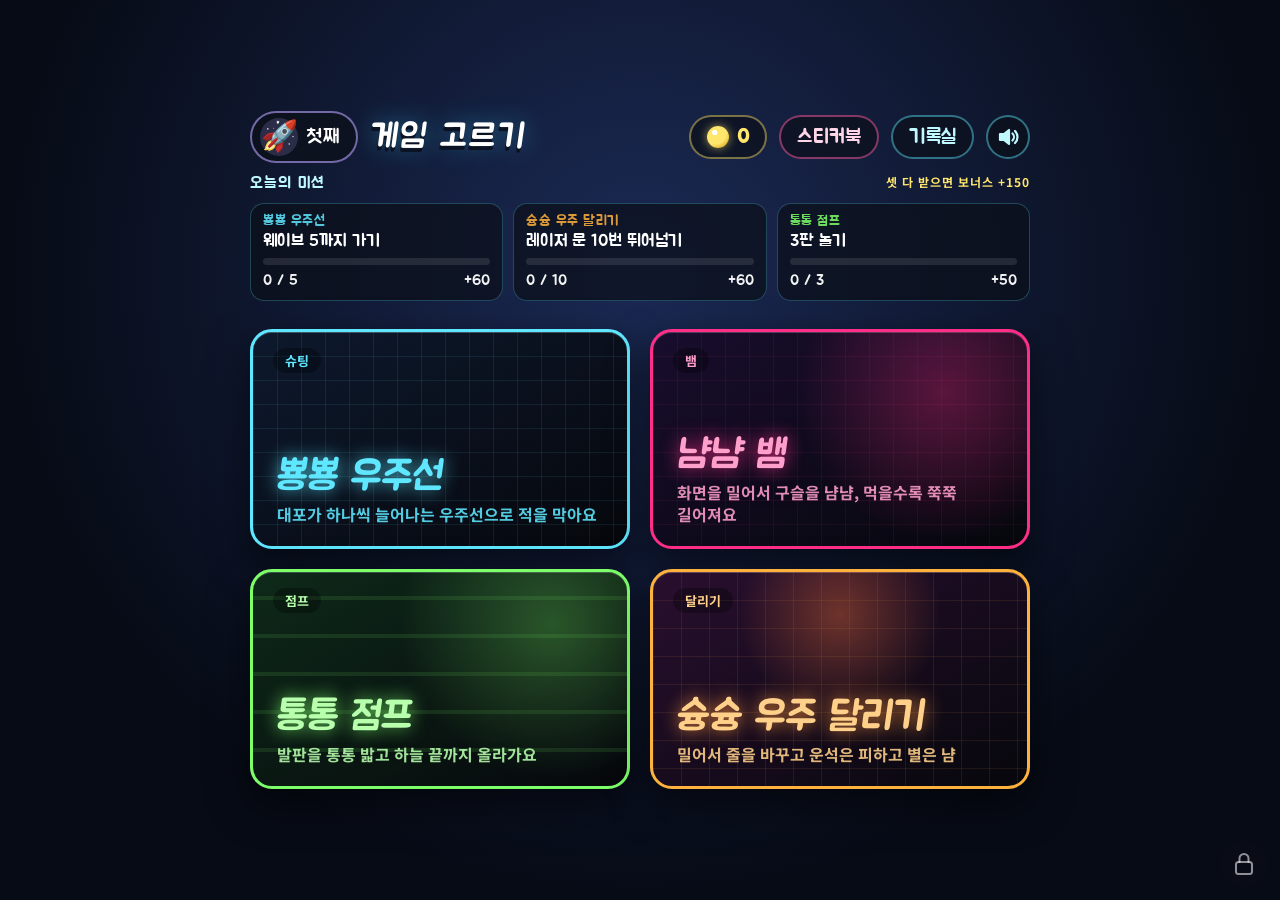
==== commit 468574c0: "작업 중 저장: 프로필·보호자 화면·기록 옮기기 진행분 Co-Authored-By: Claude Opus 5.5 <noreply@anthropic.com> Claude-Sessio" ====
--- a/index.html
+++ b/index.html
@@ -166,7 +166,8 @@
     .hold-ring { position: absolute; inset: -3px; width: calc(100% + 6px); height: calc(100% + 6px); pointer-events: none; }
     .hold-ring rect { fill: none; stroke: #ffe08a; stroke-width: 4; stroke-linecap: round; }
     /* 보호자 화면 */
-    #parent .panel { width: min(96vw, 820px); }
+    #parent .panel { width: min(96vw, 820px); padding-bottom: 0; }
+    #parent .btn-close { position: sticky; bottom: 0; margin-bottom: 0; border-radius: 14px 14px 0 0; box-shadow: 0 -10px 18px rgba(8, 11, 19, .95); }
     .ptabs { display: flex; gap: 8px; margin-bottom: 14px; }
     .ptabs button { flex: 1; padding: 10px 8px; border-radius: 12px; border: 1px solid rgba(255, 255, 255, .15); background: rgba(255, 255, 255, .05); color: #c9d2e6; font: normal 19px var(--display); cursor: pointer; }
     .ptabs button[aria-selected="true"] { background: rgba(184, 164, 255, .25); border-color: #b8a4ff; color: #fff; }
@@ -197,6 +198,22 @@
     .pseg button[aria-pressed="true"] { background: linear-gradient(180deg, #e6ddff, #9d86ff); color: #150c33; border-color: #e6ddff; }
     .pseg .more { flex: 1.4; background: rgba(255, 224, 138, .12); border-color: rgba(255, 224, 138, .5); color: #ffe08a; }
     .vseg button { height: 64px; font-size: 24px; }
+    .ph { margin: 12px 0 6px; font: normal 19px var(--display); color: #e6ddff; }
+    .pcode { display: block; width: 100%; margin: 8px 0 6px; padding: 8px 10px; border-radius: 10px; border: 1px solid rgba(255, 255, 255, .22); background: rgba(0, 0, 0, .35); color: #cfe; font: 12px/1.35 ui-monospace, monospace; resize: vertical; user-select: text; -webkit-user-select: text; word-break: break-all; }
+    .pbtns { display: flex; align-items: center; gap: 8px; flex-wrap: wrap; }
+    .pbtns button, .pfile, .pact { height: 44px; padding: 0 18px; border-radius: 12px; border: 1px solid rgba(184, 164, 255, .55); background: rgba(184, 164, 255, .15); color: #fff; font: normal 18px var(--display); cursor: pointer; display: inline-flex; align-items: center; }
+    .pmsg { font: normal 16px var(--display); color: #ffe08a; }
+    .pmsg.bad { color: #ffb0c8; }
+    .pv { margin-top: 10px; padding: 10px 12px; border-radius: 14px; background: rgba(255, 224, 138, .07); border: 1px solid rgba(255, 224, 138, .35); }
+    .pv .pvk { display: flex; align-items: center; gap: 10px; margin-bottom: 6px; font: normal 19px var(--display); }
+    .pv .pvk i { font-style: normal; font-size: 28px; }
+    .pv .pvk small { font: 700 13px "Noto Sans KR", sans-serif; color: #c9d2e6; }
+    .pv .at { font-size: 13px; color: #aeb7cc; margin-bottom: 8px; }
+    .pv .acts { display: flex; flex-wrap: wrap; gap: 8px; }
+    .pact:disabled { opacity: .45; cursor: default; }
+    .pact.warn { border-color: rgba(255, 120, 150, .6); background: rgba(255, 80, 120, .12); color: #ffd0dc; }
+    .pact.s1 { background: rgba(255, 80, 120, .3); color: #fff; }
+    .pact.s2 { background: #e0335e; color: #fff; }
     @media (max-height: 600px) {
       .pf-btn { height: 46px; font-size: 18px; } .pf-btn i { width: 32px; height: 32px; font-size: 24px; }
       .ovl h2 { font-size: 26px; margin-bottom: 10px; }
@@ -208,6 +225,8 @@
       .ptabs { margin-bottom: 10px; } .ptabs button { padding: 7px 6px; }
       .btn-close { margin-top: 10px; padding: 9px; }
     }
+    .hub-top h1 { white-space: nowrap; min-width: 0; font-size: clamp(28px, 2.6vw, 40px); }
+    @media (max-height: 600px), (max-width: 1000px) { #pf-lock { right: 6px; bottom: 6px; width: 40px; height: 40px; } #pf-lock svg { width: 40px; height: 40px; } }
     @media (max-width: 760px) { .icons { grid-template-columns: repeat(6, 1fr); } }
     @keyframes rise { from { opacity: 0; transform: translateY(24px); } }
     @keyframes sweep { 0% { background-position: 160% 0; } 30%, 100% { background-position: -70% 0; } }
@@ -272,6 +291,7 @@
         <button type="button" role="tab" data-tab="kids" aria-selected="true">아이 프로필</button>
         <button type="button" role="tab" data-tab="time" aria-selected="false">하루 놀이 시간</button>
         <button type="button" role="tab" data-tab="vol" aria-selected="false">소리 크기 상한</button>
+        <button type="button" role="tab" data-tab="move" aria-selected="false">기록 옮기기</button>
       </div>
       <div class="psec on" data-sec="kids">
         <p class="note">아이마다 별코인·기록·스티커·미션·캐릭터가 따로 저장돼요. 최대 4명. 그림을 누르면 바꿀 수 있어요.</p>
@@ -285,6 +305,17 @@
       <div class="psec" data-sec="vol">
         <p class="note">네 게임과 이 화면의 모든 소리가 이 크기를 넘지 않아요. 이 기기 전체에 같이 적용돼요.</p>
         <div id="pv-seg" class="pseg vseg"></div>
+      </div>
+      <div class="psec" data-sec="move">
+        <p class="note">브라우저에서 앱으로, 다른 태블릿으로 기록을 옮겨요. 여기서 코드를 복사하거나 파일로 받고, 옮길 곳의 보호자 화면 → 기록 옮기기 → 불러오기에 넣어요.</p>
+        <h3 class="ph">내보내기</h3>
+        <div id="px-who" class="pseg"></div>
+        <textarea id="px-code" class="pcode" rows="2" readonly aria-label="내보낸 기록 코드"></textarea>
+        <div class="pbtns"><button id="px-copy" type="button">복사하기</button><button id="px-file" type="button">파일로 받기</button><span id="px-msg" class="pmsg"></span></div>
+        <h3 class="ph">불러오기</h3>
+        <textarea id="pi-code" class="pcode" rows="2" placeholder="여기에 코드를 붙여 넣어요" aria-label="불러올 기록 코드"></textarea>
+        <div class="pbtns"><button id="pi-check" type="button">확인하기</button><label class="pfile">파일 고르기<input id="pi-file" type="file" accept=".json,.txt,application/json,text/plain" hidden></label><span id="pi-msg" class="pmsg"></span></div>
+        <div id="pi-prev"></div>
       </div>
       <button id="parent-close" type="button" class="btn-close">닫기</button>
     </div>
@@ -513,6 +544,12 @@
               '<div class="pseg">' + PROFILE.LIMITS.map(m => '<button type="button" data-limit="' + m + '" aria-pressed="' + (m === lim) + '">' + (m ? m + '분' : '제한 없음') + '</button>').join('') +
               (lim ? '<button type="button" class="more" data-act="extra">오늘 ' + PROFILE.EXTRA_MIN + '분 더</button>' : '') + '</div></div>';
           }).join('');
+        } else if (tab === 'move') {
+          if (!list.some(p => p.id === exWho) && exWho !== 'all') exWho = PROFILE.activeId();
+          $('px-who').innerHTML = list.map(p => '<button type="button" data-who="' + p.id + '" aria-pressed="' + (p.id === exWho) + '">' + esc(p.icon) + ' ' + esc(p.name) + '</button>').join('') +
+            (list.length > 1 ? '<button type="button" data-who="all" aria-pressed="' + (exWho === 'all') + '">모든 아이</button>' : '');
+          $('px-code').value = PROFILE.exportCode(exWho);
+          renderPreview();
         } else {
           const v = PROFILE.volMax();
           $('pv-seg').innerHTML = PROFILE.VOLS.map(x => '<button type="button" data-vol="' + x + '" aria-pressed="' + (x === v) + '">' + Math.round(x * 100) + '%</button>').join('');
@@ -565,6 +602,88 @@
         renderParent(); SND.ui('coin');
       });
 
+      // 기록 옮기기: 내보내기(코드·파일) · 불러오기(코드 붙여 넣기·파일 고르기 → 미리 보기 → 새 아이로 추가 또는 덮어쓰기)
+      // 안드로이드 앱(WebView)에서는 파일 받기가 안 될 수 있어서 코드 칸을 늘 같이 보여 준다
+      let exWho = 0, imp = null, impStep = {}, impTimer = 0;
+      const say = (id, t, bad) => { $(id).textContent = t; $(id).classList.toggle('bad', !!bad); };
+      $('px-who').addEventListener('click', e => { const b = e.target.closest('[data-who]'); if (!b) return; exWho = b.dataset.who === 'all' ? 'all' : Number(b.dataset.who); say('px-msg', ''); SND.ui('tap'); renderParent(); });
+      $('px-copy').addEventListener('click', async () => {
+        const ta = $('px-code');
+        let ok = false;
+        try { await navigator.clipboard.writeText(ta.value); ok = true; } catch (e) { ok = false; }
+        if (!ok) { ta.focus(); ta.select(); try { ta.setSelectionRange(0, ta.value.length); ok = document.execCommand('copy'); } catch (e) { ok = false; } }
+        say('px-msg', ok ? '복사했어요' : '코드 칸을 길게 눌러 모두 선택 → 복사해 주세요', !ok);
+        SND.ui(ok ? 'claim' : 'deny');
+      });
+      $('px-file').addEventListener('click', () => {
+        try {
+          const blob = new Blob([JSON.stringify(PROFILE.exportData(exWho))], { type: 'application/json' });
+          const url = URL.createObjectURL(blob), a = document.createElement('a');
+          a.href = url; a.download = PROFILE.exportFileName(); a.style.display = 'none';
+          document.body.appendChild(a); a.click();
+          setTimeout(() => { URL.revokeObjectURL(url); a.remove(); }, 2000);
+          say('px-msg', '파일을 받았어요 · 안 보이면 위 코드를 복사해요');
+        } catch (e) { say('px-msg', '파일 받기가 안 돼요 · 위 코드를 복사해요', true); }
+        SND.ui('tap');
+      });
+      function checkImport(text) {
+        const r = PROFILE.decode(text);
+        imp = r.ok ? r.data : null; impStep = {};
+        say('pi-msg', r.ok ? '' : r.msg, !r.ok);
+        SND.ui(r.ok ? 'open' : 'deny');
+        renderPreview();
+        const pv = $('pi-prev').firstElementChild;
+        if (pv && pv.scrollIntoView) pv.scrollIntoView({ block: 'nearest' });
+      }
+      $('pi-check').addEventListener('click', () => checkImport($('pi-code').value));
+      $('pi-file').addEventListener('change', e => {
+        const f = e.target.files && e.target.files[0];
+        if (!f) return;
+        const rd = new FileReader();
+        rd.onload = () => { $('pi-code').value = String(rd.result || ''); checkImport($('pi-code').value); };
+        rd.onerror = () => say('pi-msg', '파일을 못 읽었어요 · 코드를 붙여 넣어 주세요', true);
+        rd.readAsText(f);
+        e.target.value = '';
+      });
+      const STEP = ['', '정말 할까요?', '지금 기록이 지워져요 · 계속'];
+      function renderPreview() {
+        const box = $('pi-prev');
+        if (!imp) { box.innerHTML = ''; return; }
+        const pv = PROFILE.preview(imp), list = PROFILE.list(), room = PROFILE.MAX - list.length;
+        let acts = '';
+        if (pv.length === 1) {
+          acts = '<button type="button" class="pact" data-imp="new"' + (room < 1 ? ' disabled' : '') + '>' + (room < 1 ? '친구가 ' + PROFILE.MAX + '명이라 새로 못 만들어요' : '새 아이로 추가') + '</button>' +
+            list.map(p => { const s = impStep[p.id] || 0; return '<button type="button" class="pact warn' + (s ? ' s' + s : '') + '" data-imp="' + p.id + '">' + (s ? STEP[s] : esc(p.icon) + ' ' + esc(p.name) + ' 기록 덮어쓰기') + '</button>'; }).join('');
+        } else {
+          const s = impStep.all || 0;
+          acts = '<button type="button" class="pact" data-imp="allnew"' + (room < pv.length ? ' disabled' : '') + '>' + (room < pv.length ? '자리가 모자라요 (최대 ' + PROFILE.MAX + '명)' : '모두 새 아이로 추가') + '</button>' +
+            '<button type="button" class="pact warn' + (s ? ' s' + s : '') + '" data-imp="all">' + (s ? STEP[s] : '이 기기 기록을 모두 바꾸기') + '</button>';
+        }
+        box.innerHTML = '<div class="pv">' + pv.map(k => '<div class="pvk"><i aria-hidden="true">' + esc(k.icon) + '</i><span>' + esc(k.name) + ' <small>별코인 ' + k.coins.toLocaleString() + ' · 메달 ' + k.medals + ' · 스티커 ' + k.stickers + '</small></span></div>').join('') +
+          '<div class="at">만든 날 ' + esc(pv[0].at || '모름') + '</div><div class="acts">' + acts + '</div></div>';
+      }
+      $('pi-prev').addEventListener('click', e => {
+        const b = e.target.closest('[data-imp]');
+        if (!b || b.disabled || !imp) return;
+        const k = b.dataset.imp;
+        let done = 0;
+        if (k === 'new') done = PROFILE.importKid(imp, 'new');
+        else if (k === 'allnew') done = PROFILE.importAllNew(imp);
+        else {
+          // 덮어쓰기·모두 바꾸기는 세 번 눌러야 한다 (5초 쉬면 처음으로)
+          impStep[k] = (impStep[k] || 0) + 1;
+          clearTimeout(impTimer); impTimer = setTimeout(() => { impStep = {}; if (tab === 'move') renderPreview(); }, 5000);
+          if (impStep[k] < 3) { SND.ui('deny'); renderPreview(); return; }
+          impStep = {};
+          done = k === 'all' ? PROFILE.importReplace(imp) : PROFILE.importKid(imp, Number(k));
+        }
+        if (!done) { say('pi-msg', '불러오지 못했어요', true); SND.ui('deny'); return; }
+        imp = null; renderPreview();
+        say('pi-msg', '불러왔어요! 잠깐 뒤 새로 열어요');
+        SND.ui('fanfare');
+        setTimeout(() => location.reload(), 1200);
+      });
+
       PROFILE.onSwitchElsewhere = () => location.reload();
       window.addEventListener('pageshow', renderMe);
       document.addEventListener('visibilitychange', () => { if (document.visibilityState === 'visible') renderMe(); });
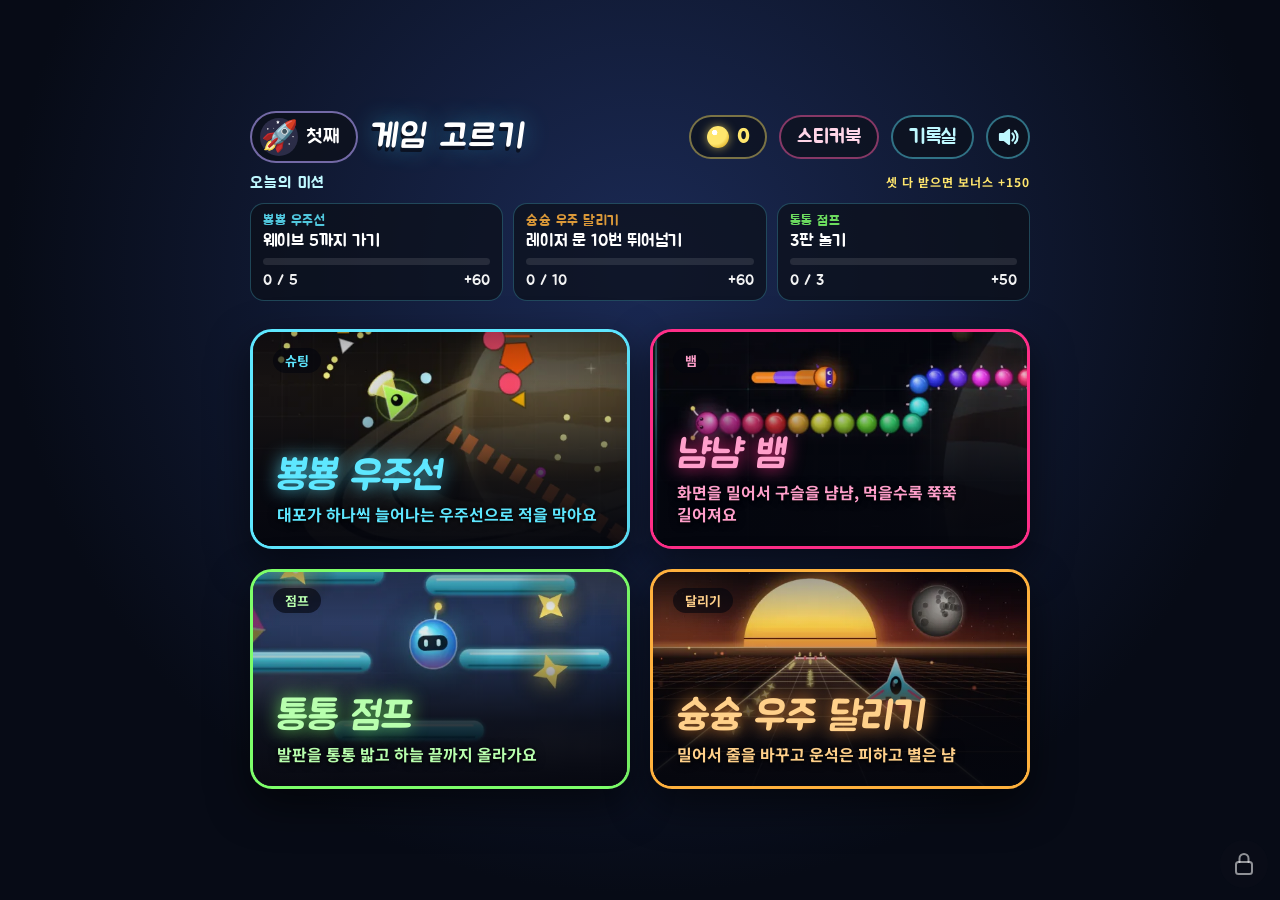
==== commit bc09c6d4: "첫 화면 게임 카드에 게임 장면 그림 (common/thumbs, tools/thumbs.js) Co-Authored-By: Claude Opus 5.5 <noreply@anthr" ====
--- a/index.html
+++ b/index.html
@@ -56,6 +56,18 @@
     .runner { background: linear-gradient(150deg, #2a1030, #07080d); border: 3px solid #ffb13d; color: #ffd08a; }
     .runner::before { background: radial-gradient(circle at 50% 20%, rgba(255, 120, 60, .4), transparent 40%), linear-gradient(rgba(255, 177, 61, .1) 1px, transparent 1px) 0 0 / 28px 28px, linear-gradient(90deg, rgba(255, 177, 61, .1) 1px, transparent 1px) 0 0 / 28px 28px; }
     .runner b { text-shadow: 0 0 18px rgba(255, 150, 60, .85); }
+    /* 카드 그림 (common/thumbs/, tools/thumbs.js로 만든 게임 화면). 그림이 오면 a.pic: 그림 위 아래쪽에 어두운 그러데이션을 깔아 글자를 읽게 한다.
+       그림을 못 읽으면 그림 없이 예전 카드 그대로 (img는 안 보이고 무늬·색이 그대로) */
+    a { isolation: isolate; }
+    a .thumb { position: absolute; inset: 0; z-index: -1; width: 100%; height: 100%; object-fit: cover; object-position: 50% 50%; opacity: 0; pointer-events: none;
+      transition: opacity .35s ease, transform 1.6s cubic-bezier(.2, .7, .2, 1); }
+    a.pic .thumb { opacity: 1; }
+    a.pic::before { opacity: 1; background: linear-gradient(to top, rgba(4, 6, 14, .94) 0%, rgba(4, 6, 14, .78) 30%, rgba(4, 6, 14, .2) 62%, rgba(4, 6, 14, 0) 78%), linear-gradient(to bottom, rgba(4, 6, 14, .35), transparent 26%); }
+    a.pic::after { opacity: .5; }
+    a.pic small { opacity: 1; text-shadow: 0 1px 3px rgba(0, 0, 0, .95), 0 0 10px rgba(0, 0, 0, .7); }
+    a.pic .tag { background: rgba(4, 6, 14, .62); }
+    a.pic:hover .thumb, a.pic:focus-visible .thumb { transform: scale(1.06); }
+    .runner .thumb { object-position: 50% 72%; }
     .tag { position: absolute; top: 16px; left: 20px; padding: 3px 12px; border-radius: 999px; font-size: 13px; font-weight: 700; background: rgba(0, 0, 0, .3); }
     /* ─── 놀이 본부: 별코인 · 오늘의 미션 · 기록실 (common/hub.js) ─── */
     .hub { width: min(92vw, calc(2 * min(44vw, 380px) + 20px)); display: flex; flex-direction: column; gap: 10px; }
@@ -228,9 +240,39 @@
     .hub-top h1 { white-space: nowrap; min-width: 0; font-size: clamp(28px, 2.6vw, 40px); }
     @media (max-height: 600px), (max-width: 1000px) { #pf-lock { right: 6px; bottom: 6px; width: 40px; height: 40px; } #pf-lock svg { width: 40px; height: 40px; } }
     @media (max-width: 760px) { .icons { grid-template-columns: repeat(6, 1fr); } }
+    /* 아이 사진 (PROFILE.faceHtml: 사진이 있으면 동그란 <img class="pf-ph">, 없으면 그림 글자) */
+    .pf-av { display: inline-grid; place-items: center; vertical-align: middle; }
+    .pf-btn i .pf-ph { width: 38px; height: 38px; }
+    .who-card i .pf-ph { width: 88px; height: 88px; border-width: 3px; }
+    .prow .ic .pf-ph { width: 44px; height: 44px; margin: auto; }
+    .prow .ic .pf-av { width: 100%; height: 100%; }
+    .prow .pname { flex: 1; min-width: 200px; display: flex; align-items: center; gap: 10px; }
+    .prow .pname span { font: normal 19px var(--display); color: #e6ddff; flex: none; }
+    .prow .pname input { height: 52px; font-size: 24px; border: 2px solid rgba(184, 164, 255, .65); background: rgba(0, 0, 0, .4); }
+    .prow .pname input:focus { outline: none; border-color: #ffe08a; }
+    .pphoto { width: 100%; display: flex; align-items: center; gap: 8px; flex-wrap: wrap; }
+    .pphoto .pact { height: 42px; font-size: 17px; }
+    .pphoto small { font-size: 13px; color: #aeb7cc; }
+    .icons .ihint { grid-column: 1 / -1; font-size: 13px; color: #ffe08a; }
+    .pv .pvk i .pf-ph, .pseg button .pf-ph, .pact .pf-ph { margin-right: 2px; }
+    .pseg button, .pact { gap: 6px; }
+    .pseg button { display: inline-flex; align-items: center; justify-content: center; }
+    /* 사진 맞추기 */
+    #crop { z-index: 25; }
+    #crop .panel { width: auto; max-width: 96vw; }
+    .crop-body { display: flex; align-items: center; justify-content: center; gap: 20px; flex-wrap: wrap; }
+    #crop-cv { display: block; border-radius: 18px; touch-action: none; cursor: grab; background: #05070f; }
+    .crop-side { display: flex; flex-direction: column; gap: 10px; width: 250px; }
+    .crop-side .note { margin: 0; font-size: 15px; color: #c9d2e6; line-height: 1.45; word-break: keep-all; }
+    .crop-zoom { display: flex; align-items: center; gap: 8px; font: normal 16px var(--display); color: #c9d2e6; }
+    .crop-zoom input { flex: 1; height: 36px; accent-color: #b8a4ff; }
+    .crop-ok { height: 56px; border: 0; border-radius: 14px; font: normal 26px var(--display); background: linear-gradient(180deg, #fff3a8, #ffcf3a); color: #3a2600; box-shadow: 0 4px 0 #9a6b00; cursor: pointer; }
+    .crop-ok:disabled { opacity: .5; }
+    .crop-side .pact { justify-content: center; }
+    @media (max-height: 600px) { .pf-btn i .pf-ph { width: 32px; height: 32px; } .who-card i .pf-ph { width: 70px; height: 70px; } #crop h2 { font-size: 24px; margin-bottom: 8px; } .crop-side { gap: 8px; } .crop-ok { height: 50px; } }
     @keyframes rise { from { opacity: 0; transform: translateY(24px); } }
     @keyframes sweep { 0% { background-position: 160% 0; } 30%, 100% { background-position: -70% 0; } }
-    @media (prefers-reduced-motion: reduce) { *, *::before, *::after { animation: none !important; } }
+    @media (prefers-reduced-motion: reduce) { *, *::before, *::after { animation: none !important; } a .thumb { transition: none; } a.pic:hover .thumb, a.pic:focus-visible .thumb { transform: none; } }
   </style>
 </head>
 <body>
@@ -247,10 +289,10 @@
     <div id="daily" class="daily"></div>
   </section>
   <div class="pick">
-    <a class="gun" data-game="ngun" href="game/index.html"><span class="tag">슈팅</span><b>뿅뿅 우주선</b><small>대포가 하나씩 늘어나는 우주선으로 적을 막아요</small></a>
-    <a class="snake" data-game="snake" href="snake/index.html"><span class="tag">뱀</span><b>냠냠 뱀</b><small>화면을 밀어서 구슬을 냠냠, 먹을수록 쭉쭉 길어져요</small></a>
-    <a class="jump" data-game="jump" href="jump/index.html"><span class="tag">점프</span><b>통통 점프</b><small>발판을 통통 밟고 하늘 끝까지 올라가요</small></a>
-    <a class="runner" data-game="runner" href="runner/index.html"><span class="tag">달리기</span><b>슝슝 우주 달리기</b><small>밀어서 줄을 바꾸고 운석은 피하고 별은 냠</small></a>
+    <a class="gun" data-game="ngun" href="game/index.html"><img class="thumb" src="common/thumbs/ngun-640.webp" srcset="common/thumbs/ngun-640.webp 640w, common/thumbs/ngun-960.webp 960w" sizes="(max-width: 640px) 86vw, 380px" alt="" loading="eager" decoding="async" draggable="false"><span class="tag">슈팅</span><b>뿅뿅 우주선</b><small>대포가 하나씩 늘어나는 우주선으로 적을 막아요</small></a>
+    <a class="snake" data-game="snake" href="snake/index.html"><img class="thumb" src="common/thumbs/snake-640.webp" srcset="common/thumbs/snake-640.webp 640w, common/thumbs/snake-960.webp 960w" sizes="(max-width: 640px) 86vw, 380px" alt="" loading="eager" decoding="async" draggable="false"><span class="tag">뱀</span><b>냠냠 뱀</b><small>화면을 밀어서 구슬을 냠냠, 먹을수록 쭉쭉 길어져요</small></a>
+    <a class="jump" data-game="jump" href="jump/index.html"><img class="thumb" src="common/thumbs/jump-640.webp" srcset="common/thumbs/jump-640.webp 640w, common/thumbs/jump-960.webp 960w" sizes="(max-width: 640px) 86vw, 380px" alt="" loading="eager" decoding="async" draggable="false"><span class="tag">점프</span><b>통통 점프</b><small>발판을 통통 밟고 하늘 끝까지 올라가요</small></a>
+    <a class="runner" data-game="runner" href="runner/index.html"><img class="thumb" src="common/thumbs/runner-640.webp" srcset="common/thumbs/runner-640.webp 640w, common/thumbs/runner-960.webp 960w" sizes="(max-width: 640px) 86vw, 380px" alt="" loading="eager" decoding="async" draggable="false"><span class="tag">달리기</span><b>슝슝 우주 달리기</b><small>밀어서 줄을 바꾸고 운석은 피하고 별은 냠</small></a>
   </div>
 
   <!-- 기록실: 네 게임 기록을 한눈에 -->
@@ -294,8 +336,9 @@
         <button type="button" role="tab" data-tab="move" aria-selected="false">기록 옮기기</button>
       </div>
       <div class="psec on" data-sec="kids">
-        <p class="note">아이마다 별코인·기록·스티커·미션·캐릭터가 따로 저장돼요. 최대 4명. 그림을 누르면 바꿀 수 있어요.</p>
+        <p class="note">아이마다 별코인·기록·스티커·미션·캐릭터가 따로 저장돼요. 최대 4명. 이름 칸을 눌러 이름을 고치고, 그림을 누르면 그림을 바꿔요. 사진도 넣을 수 있어요.</p>
         <div id="pk-list"></div>
+        <input id="pk-photo" type="file" accept="image/*" hidden>
         <button id="pk-add" type="button" class="padd">+ 새 친구 만들기</button>
       </div>
       <div class="psec" data-sec="time">
@@ -321,6 +364,24 @@
     </div>
   </section>
 
+  <!-- 사진 맞추기: 고른 사진을 밀어서 옮기고 크게 작게, 동그라미 안이 아이 사진이 된다 (이 기기 안에만 저장) -->
+  <section id="crop" class="ovl" aria-label="사진 맞추기">
+    <div class="panel">
+      <h2>사진 맞추기</h2>
+      <div class="crop-body">
+        <canvas id="crop-cv" width="300" height="300" aria-label="밀어서 얼굴을 동그라미 안에 맞춰요"></canvas>
+        <div class="crop-side">
+          <p class="note">사진을 밀어서 얼굴을 동그라미 안에 맞춰요. 막대나 두 손가락으로 크게·작게.</p>
+          <label class="crop-zoom"><span>작게</span><input id="crop-zoom" type="range" min="1" max="4" step="0.01" value="1" aria-label="크기"><span>크게</span></label>
+          <button id="crop-ok" type="button" class="crop-ok">좋아요</button>
+          <button id="crop-again" type="button" class="pact">다시 고르기</button>
+          <button id="crop-cancel" type="button" class="pact">그만두기</button>
+          <span id="crop-msg" class="pmsg"></span>
+        </div>
+      </div>
+    </div>
+  </section>
+
   <script src="common/profile.js"></script>
   <script src="common/hub.js"></script>
   <script src="common/sound.js"></script>
@@ -339,6 +400,12 @@
       let claimKey = '', claimAt = 0, claimTimer = 0;
       // 카드 주소도 HUB.GAMES에서 (폴더 말고 index.html까지: 파일로 바로 열어도 열리게)
       for (const g of HUB.GAMES) { const a = document.querySelector('.pick a[data-game="' + g.id + '"]'); if (a && g.path) a.setAttribute('href', g.path); }
+      // 카드 그림: 다 읽으면 카드에 pic (그림 + 글자 받침 그러데이션), 못 읽으면 그림을 빼고 예전 카드 그대로
+      for (const im of document.querySelectorAll('.pick a .thumb')) {
+        const ok = () => { if (im.naturalWidth > 0) im.parentNode.classList.add('pic'); };
+        if (im.complete) { if (im.naturalWidth > 0) ok(); else im.remove(); }
+        else { im.addEventListener('load', ok, { once: true }); im.addEventListener('error', () => im.remove(), { once: true }); }
+      }
       // 별코인이 늘면 톡톡 소리와 함께 세어 올린다 (움직임 줄이기면 바로). 처음 그릴 때는 바로
       const still = matchMedia('(prefers-reduced-motion: reduce)').matches;
       let shown = -1, coinRaf = 0;
@@ -447,9 +514,11 @@
       const esc = s => String(s).replace(/[&<>"]/g, c => ({ '&': '&amp;', '<': '&lt;', '>': '&gt;', '"': '&quot;' }[c]));
       const still = matchMedia('(prefers-reduced-motion: reduce)').matches;
       const HOLD = 3000;
+      const face = p => PROFILE.faceHtml(p);
+      const tag = p => '<i class="pf-av" aria-hidden="true">' + face(p) + '</i>' + esc(p.name);
       function renderMe() {
         const p = PROFILE.current(), left = PROFILE.leftMin(p.id);
-        $('pf-ic').textContent = p.icon; $('pf-name').textContent = p.name;
+        $('pf-ic').innerHTML = PROFILE.faceHtml(p); $('pf-name').textContent = p.name;
         const l = $('pf-left');
         l.textContent = left == null ? '' : left <= 0 ? '오늘 시간 끝!' : '오늘 남은 시간 ' + left + '분';
         l.classList.toggle('end', left === 0);
@@ -489,7 +558,7 @@
       // 누가 놀아요? (바꾸기만)
       function renderWho() {
         const list = PROFILE.list(), me = PROFILE.activeId();
-        $('who-grid').innerHTML = list.map(p => '<button type="button" class="who-card' + (p.id === me ? ' cur' : '') + '" data-id="' + p.id + '"><i aria-hidden="true">' + esc(p.icon) + '</i><span>' + esc(p.name) + '</span></button>').join('') +
+        $('who-grid').innerHTML = list.map(p => '<button type="button" class="who-card' + (p.id === me ? ' cur' : '') + '" data-id="' + p.id + '"><i class="pf-av" aria-hidden="true">' + face(p) + '</i><span>' + esc(p.name) + '</span></button>').join('') +
           (list.length < PROFILE.MAX ? '<button type="button" class="who-card new" id="who-new" aria-label="새 친구 (보호자가 3초 꾹)"><svg class="hold-ring" viewBox="0 0 156 176" preserveAspectRatio="none" aria-hidden="true"><rect x="2" y="2" width="152" height="172" rx="22" pathLength="100" stroke-dasharray="100" stroke-dashoffset="100"/></svg><i aria-hidden="true">＋</i><span>새 친구</span><small>보호자가 3초 꾹</small></button>' : '');
         $('who-hint').textContent = '';
         const nb = $('who-new');
@@ -528,25 +597,29 @@
         const list = PROFILE.list();
         if (tab === 'kids') {
           $('pk-list').innerHTML = list.map(p => '<div class="prow" data-id="' + p.id + '">' +
-            '<button type="button" class="ic" data-act="icon" aria-label="그림 바꾸기">' + esc(p.icon) + '</button>' +
-            '<input type="text" maxlength="' + PROFILE.NAME_MAX + '" value="' + esc(p.name) + '" aria-label="이름" data-act="name">' +
+            '<button type="button" class="ic" data-act="icon" aria-label="그림 바꾸기"><i class="pf-av" aria-hidden="true">' + face(p) + '</i></button>' +
+            '<label class="pname"><span>이름</span><input type="text" maxlength="' + PROFILE.NAME_MAX + '" value="' + esc(p.name) + '" placeholder="이름 (' + PROFILE.NAME_MAX + '글자까지)" data-act="name" enterkeyhint="done" autocomplete="off"></label>' +
             (p.id === 1 ? '<span class="keep">첫 번째 친구는<br>지울 수 없어요</span>' :
               '<button type="button" class="del' + (delStep[p.id] ? ' s' + delStep[p.id] : '') + '" data-act="del">' + ['지우기', '정말 지울까요?', '기록도 다 지워져요 · 지우기'][delStep[p.id] || 0] + '</button>') +
-            '<div class="icons' + (iconOpen === p.id ? ' on' : '') + '">' + PROFILE.ICONS.map(ic => '<button type="button" data-icon="' + ic + '" aria-pressed="' + (ic === p.icon) + '">' + ic + '</button>').join('') + '</div>' +
+            '<div class="pphoto"><button type="button" class="pact" data-act="photo">📷 사진 넣기</button>' +
+              (p.photo ? '<button type="button" class="pact warn" data-act="nophoto">사진 빼기</button>' : '') +
+              '<small>사진은 이 기기 안에만 저장돼요</small></div>' +
+            '<div class="icons' + (iconOpen === p.id ? ' on' : '') + '">' + (p.photo ? '<span class="ihint">그림을 고르면 사진 대신 그림이 보여요</span>' : '') +
+              PROFILE.ICONS.map(ic => '<button type="button" data-icon="' + ic + '" aria-pressed="' + (!p.photo && ic === p.icon) + '">' + ic + '</button>').join('') + '</div>' +
             '</div>').join('');
           $('pk-add').disabled = list.length >= PROFILE.MAX;
           $('pk-add').textContent = list.length >= PROFILE.MAX ? '친구는 ' + PROFILE.MAX + '명까지예요' : '+ 새 친구 만들기';
         } else if (tab === 'time') {
           $('pt-list').innerHTML = list.map(p => {
             const lim = PROFILE.limit(p.id), sec = PROFILE.played(p.id), left = PROFILE.leftMin(p.id), ex = PROFILE.extraMin(p.id);
-            return '<div class="trow" data-id="' + p.id + '"><div class="top"><span class="who"><i aria-hidden="true">' + esc(p.icon) + '</i>' + esc(p.name) + '</span>' +
+            return '<div class="trow" data-id="' + p.id + '"><div class="top"><span class="who">' + tag(p) + '</span>' +
               '<span class="today">오늘 <b>' + mins(sec) + '분</b> 놀았어요' + (left == null ? '' : ' · 남은 시간 <b>' + left + '분</b>') + (ex ? ' · 오늘 더 준 시간 ' + ex + '분' : '') + '</span></div>' +
               '<div class="pseg">' + PROFILE.LIMITS.map(m => '<button type="button" data-limit="' + m + '" aria-pressed="' + (m === lim) + '">' + (m ? m + '분' : '제한 없음') + '</button>').join('') +
               (lim ? '<button type="button" class="more" data-act="extra">오늘 ' + PROFILE.EXTRA_MIN + '분 더</button>' : '') + '</div></div>';
           }).join('');
         } else if (tab === 'move') {
           if (!list.some(p => p.id === exWho) && exWho !== 'all') exWho = PROFILE.activeId();
-          $('px-who').innerHTML = list.map(p => '<button type="button" data-who="' + p.id + '" aria-pressed="' + (p.id === exWho) + '">' + esc(p.icon) + ' ' + esc(p.name) + '</button>').join('') +
+          $('px-who').innerHTML = list.map(p => '<button type="button" data-who="' + p.id + '" aria-pressed="' + (p.id === exWho) + '">' + tag(p) + '</button>').join('') +
             (list.length > 1 ? '<button type="button" data-who="all" aria-pressed="' + (exWho === 'all') + '">모든 아이</button>' : '');
           $('px-code').value = PROFILE.exportCode(exWho);
           renderPreview();
@@ -566,9 +639,11 @@
       $('pk-list').addEventListener('click', e => {
         const row = e.target.closest('.prow'); if (!row) return;
         const id = Number(row.dataset.id), ic = e.target.closest('[data-icon]'), act = e.target.closest('[data-act]');
-        if (ic) { PROFILE.setIcon(id, ic.dataset.icon); iconOpen = 0; SND.ui('tap'); renderParent(); renderMe(); return; }
+        if (ic) { PROFILE.setIcon(id, ic.dataset.icon); PROFILE.removePhoto(id); iconOpen = 0; SND.ui('tap'); renderParent(); renderMe(); return; }
         if (!act) return;
         if (act.dataset.act === 'icon') { iconOpen = iconOpen === id ? 0 : id; SND.ui('tap'); renderParent(); }
+        else if (act.dataset.act === 'photo') { photoFor = id; SND.ui('tap'); $('pk-photo').value = ''; $('pk-photo').click(); }
+        else if (act.dataset.act === 'nophoto') { PROFILE.removePhoto(id); SND.ui('close'); renderParent(); renderMe(); }
         else if (act.dataset.act === 'del') {
           // 세 번 눌러야 지운다: 지우기 → 정말 지울까요? → 기록도 다 지워져요 · 지우기. 5초 쉬면 처음으로
           delStep[id] = (delStep[id] || 0) + 1;
@@ -587,6 +662,123 @@
         renderMe();
       });
       $('pk-list').addEventListener('keydown', e => { if (e.key === 'Enter' && e.target.matches('input')) e.target.blur(); });
+
+      // ─── 아이 사진: 고르기 → 맞추기(밀기·크게 작게) → 160×160 JPEG로 play.profiles에 (이 기기 안에만) ───
+      // 태블릿 크롬은 accept="image/*"면 갤러리와 카메라를 같이 보여 준다. 앱(WebView)은 MainActivity가 사진 고르기를 연다
+      let photoFor = 0;
+      const CROP = { src: null, w: 0, h: 0, S: 300, D: 280, dpr: 1, base: 1, zoom: 1, ox: 0, oy: 0, pts: new Map(), pinch: null };
+      const cropSay = (t, bad) => { $('crop-msg').textContent = t; $('crop-msg').classList.toggle('bad', !!bad); };
+      // 사진 읽기: 가능하면 createImageBitmap(사진의 회전 정보 따름), 안 되면 <img>. 큰 사진은 긴 쪽 1200으로 줄여 둔다
+      async function readPhoto(file) {
+        let bmp = null, img = null, url = '';
+        try { if (window.createImageBitmap) bmp = await createImageBitmap(file, { imageOrientation: 'from-image' }); } catch (e) { bmp = null; }
+        if (!bmp) {
+          url = URL.createObjectURL(file);
+          img = await new Promise((res, rej) => { const im = new Image(); im.onload = () => res(im); im.onerror = rej; im.src = url; });
+        }
+        const src = bmp || img, w0 = bmp ? bmp.width : img.naturalWidth, h0 = bmp ? bmp.height : img.naturalHeight;
+        if (!(w0 > 0 && h0 > 0)) throw new Error('empty');
+        const k = Math.min(1, 1200 / Math.max(w0, h0)), c = document.createElement('canvas');
+        c.width = Math.max(1, Math.round(w0 * k)); c.height = Math.max(1, Math.round(h0 * k));
+        const x = c.getContext('2d'); x.imageSmoothingQuality = 'high'; x.drawImage(src, 0, 0, c.width, c.height);
+        if (bmp && bmp.close) bmp.close();
+        if (url) URL.revokeObjectURL(url);
+        return c;
+      }
+      function cropSize() {
+        const S = Math.round(Math.max(200, Math.min(340, innerWidth * 0.8, innerHeight - 170)));
+        const cv = $('crop-cv'), dpr = Math.min(2, window.devicePixelRatio || 1);
+        CROP.S = S; CROP.D = S - 24; CROP.dpr = dpr;
+        cv.style.width = cv.style.height = S + 'px'; cv.width = cv.height = Math.round(S * dpr);
+        if (CROP.src) CROP.base = CROP.D / Math.min(CROP.w, CROP.h);
+      }
+      function cropClamp() {
+        const sc = CROP.base * CROP.zoom, mx = Math.max(0, (CROP.w * sc - CROP.D) / 2), my = Math.max(0, (CROP.h * sc - CROP.D) / 2);
+        CROP.ox = Math.max(-mx, Math.min(mx, CROP.ox)); CROP.oy = Math.max(-my, Math.min(my, CROP.oy));
+      }
+      function cropDraw() {
+        const cv = $('crop-cv'), x = cv.getContext('2d'), S = CROP.S, D = CROP.D;
+        x.setTransform(CROP.dpr, 0, 0, CROP.dpr, 0, 0);
+        x.fillStyle = '#05070f'; x.fillRect(0, 0, S, S);
+        if (!CROP.src) return;
+        const sc = CROP.base * CROP.zoom, iw = CROP.w * sc, ih = CROP.h * sc;
+        x.imageSmoothingQuality = 'high';
+        x.drawImage(CROP.src, S / 2 + CROP.ox - iw / 2, S / 2 + CROP.oy - ih / 2, iw, ih);
+        x.fillStyle = 'rgba(5, 7, 15, .68)';
+        x.beginPath(); x.rect(0, 0, S, S); x.arc(S / 2, S / 2, D / 2, 0, Math.PI * 2); x.fill('evenodd');
+        x.strokeStyle = '#ffe08a'; x.lineWidth = 3; x.beginPath(); x.arc(S / 2, S / 2, D / 2, 0, Math.PI * 2); x.stroke();
+      }
+      function setZoom(z) {
+        z = Math.max(1, Math.min(4, z));
+        const k = z / CROP.zoom; CROP.ox *= k; CROP.oy *= k; CROP.zoom = z;
+        $('crop-zoom').value = String(z); cropClamp(); cropDraw();
+      }
+      async function openCrop(file) {
+        if (!file) return;
+        if (file.type && !/^image\//.test(file.type)) { cropSay('사진 파일을 골라 주세요', true); SND.ui('deny'); return; }
+        $('crop-ok').disabled = true;
+        $('crop').classList.add('on'); cropSize(); cropSay('사진을 여는 중이에요'); cropDraw();
+        try {
+          const c = await readPhoto(file);
+          Object.assign(CROP, { src: c, w: c.width, h: c.height, zoom: 1, ox: 0, oy: 0 });
+          cropSize(); $('crop-zoom').value = '1'; cropSay(''); $('crop-ok').disabled = false; cropDraw(); SND.ui('open');
+        } catch (e) {
+          CROP.src = null; cropDraw(); cropSay('이 사진은 열 수 없어요 · 다른 사진을 골라 주세요', true); SND.ui('deny');
+        }
+      }
+      function closeCrop() { $('crop').classList.remove('on'); CROP.src = null; CROP.pts.clear(); CROP.pinch = null; }
+      // 동그라미 안을 160×160 JPEG로. 25KB쯤(data URL 약 34000글자)을 넘으면 화질·크기를 낮춰 다시
+      function cropExport() {
+        const sc = CROP.base * CROP.zoom, side = CROP.D / sc, cx = CROP.w / 2 - CROP.ox / sc, cy = CROP.h / 2 - CROP.oy / sc;
+        // 한 번에 크게 줄이면 거칠어서, 먼저 480 안쪽으로 줄인 뒤 마지막 크기로
+        const mid = document.createElement('canvas'), m = Math.max(1, Math.round(Math.min(480, side)));
+        mid.width = mid.height = m;
+        const mx = mid.getContext('2d'); mx.imageSmoothingQuality = 'high';
+        mx.fillStyle = '#1b2a55'; mx.fillRect(0, 0, m, m);
+        mx.drawImage(CROP.src, cx - side / 2, cy - side / 2, side, side, 0, 0, m, m);
+        let last = '';
+        for (const [n, q] of [[160, 0.8], [160, 0.7], [160, 0.6], [128, 0.7], [112, 0.6], [96, 0.55]]) {
+          const c = document.createElement('canvas'); c.width = c.height = n;
+          const x = c.getContext('2d'); x.imageSmoothingQuality = 'high'; x.drawImage(mid, 0, 0, n, n);
+          last = c.toDataURL('image/jpeg', q);
+          if (last.length <= 34000) return last;
+        }
+        return last;
+      }
+      $('pk-photo').addEventListener('change', e => { const f = e.target.files && e.target.files[0]; e.target.value = ''; if (f && photoFor) openCrop(f); });
+      $('crop-zoom').addEventListener('input', e => setZoom(Number(e.target.value)));
+      $('crop-ok').addEventListener('click', () => {
+        if (!CROP.src || !photoFor) return;
+        let url = '';
+        try { url = cropExport(); } catch (e) { url = ''; }
+        if (!url || !PROFILE.setPhoto(photoFor, url)) { cropSay('사진을 저장하지 못했어요 · 다른 사진으로 해 보세요', true); SND.ui('deny'); return; }
+        closeCrop(); SND.ui('buy'); renderParent(); renderMe();
+      });
+      $('crop-again').addEventListener('click', () => { SND.ui('tap'); $('pk-photo').value = ''; $('pk-photo').click(); });
+      $('crop-cancel').addEventListener('click', () => { closeCrop(); SND.ui('close'); });
+      // 밀기(한 손가락·마우스) · 두 손가락 벌리기 · 휠
+      const cv = $('crop-cv');
+      const ptsMid = () => { const a = [...CROP.pts.values()]; return { x: (a[0].x + a[1].x) / 2, y: (a[0].y + a[1].y) / 2, d: Math.hypot(a[0].x - a[1].x, a[0].y - a[1].y) || 1 }; };
+      cv.addEventListener('pointerdown', e => {
+        if (!CROP.src) return;
+        try { cv.setPointerCapture(e.pointerId); } catch (err) { /* 무시 */ }
+        CROP.pts.set(e.pointerId, { x: e.clientX, y: e.clientY });
+        CROP.pinch = CROP.pts.size === 2 ? Object.assign(ptsMid(), { z: CROP.zoom }) : null;
+      });
+      cv.addEventListener('pointermove', e => {
+        const p = CROP.pts.get(e.pointerId);
+        if (!p || !CROP.src) return;
+        if (CROP.pts.size === 1) { CROP.ox += e.clientX - p.x; CROP.oy += e.clientY - p.y; p.x = e.clientX; p.y = e.clientY; cropClamp(); cropDraw(); return; }
+        const before = ptsMid();
+        p.x = e.clientX; p.y = e.clientY;
+        const now = ptsMid();
+        CROP.ox += now.x - before.x; CROP.oy += now.y - before.y;
+        if (CROP.pinch) setZoom(CROP.pinch.z * now.d / CROP.pinch.d); else { cropClamp(); cropDraw(); }
+      });
+      const ptrUp = e => { CROP.pts.delete(e.pointerId); CROP.pinch = CROP.pts.size === 2 ? Object.assign(ptsMid(), { z: CROP.zoom }) : null; };
+      cv.addEventListener('pointerup', ptrUp); cv.addEventListener('pointercancel', ptrUp);
+      cv.addEventListener('wheel', e => { if (!CROP.src) return; e.preventDefault(); setZoom(CROP.zoom * Math.exp(-e.deltaY * 0.0015)); }, { passive: false });
+      window.addEventListener('resize', () => { if ($('crop').classList.contains('on')) { cropSize(); cropClamp(); cropDraw(); } });
       $('pt-list').addEventListener('click', e => {
         const row = e.target.closest('.trow'), b = e.target.closest('button');
         if (!row || !b) return;
@@ -653,13 +845,13 @@
         let acts = '';
         if (pv.length === 1) {
           acts = '<button type="button" class="pact" data-imp="new"' + (room < 1 ? ' disabled' : '') + '>' + (room < 1 ? '친구가 ' + PROFILE.MAX + '명이라 새로 못 만들어요' : '새 아이로 추가') + '</button>' +
-            list.map(p => { const s = impStep[p.id] || 0; return '<button type="button" class="pact warn' + (s ? ' s' + s : '') + '" data-imp="' + p.id + '">' + (s ? STEP[s] : esc(p.icon) + ' ' + esc(p.name) + ' 기록 덮어쓰기') + '</button>'; }).join('');
+            list.map(p => { const s = impStep[p.id] || 0; return '<button type="button" class="pact warn' + (s ? ' s' + s : '') + '" data-imp="' + p.id + '">' + (s ? STEP[s] : tag(p) + ' 기록 덮어쓰기') + '</button>'; }).join('');
         } else {
           const s = impStep.all || 0;
           acts = '<button type="button" class="pact" data-imp="allnew"' + (room < pv.length ? ' disabled' : '') + '>' + (room < pv.length ? '자리가 모자라요 (최대 ' + PROFILE.MAX + '명)' : '모두 새 아이로 추가') + '</button>' +
             '<button type="button" class="pact warn' + (s ? ' s' + s : '') + '" data-imp="all">' + (s ? STEP[s] : '이 기기 기록을 모두 바꾸기') + '</button>';
         }
-        box.innerHTML = '<div class="pv">' + pv.map(k => '<div class="pvk"><i aria-hidden="true">' + esc(k.icon) + '</i><span>' + esc(k.name) + ' <small>별코인 ' + k.coins.toLocaleString() + ' · 메달 ' + k.medals + ' · 스티커 ' + k.stickers + '</small></span></div>').join('') +
+        box.innerHTML = '<div class="pv">' + pv.map(k => '<div class="pvk"><i class="pf-av" aria-hidden="true">' + face(k) + '</i><span>' + esc(k.name) + ' <small>별코인 ' + k.coins.toLocaleString() + ' · 메달 ' + k.medals + ' · 스티커 ' + k.stickers + '</small></span></div>').join('') +
           '<div class="at">만든 날 ' + esc(pv[0].at || '모름') + '</div><div class="acts">' + acts + '</div></div>';
       }
       $('pi-prev').addEventListener('click', e => {
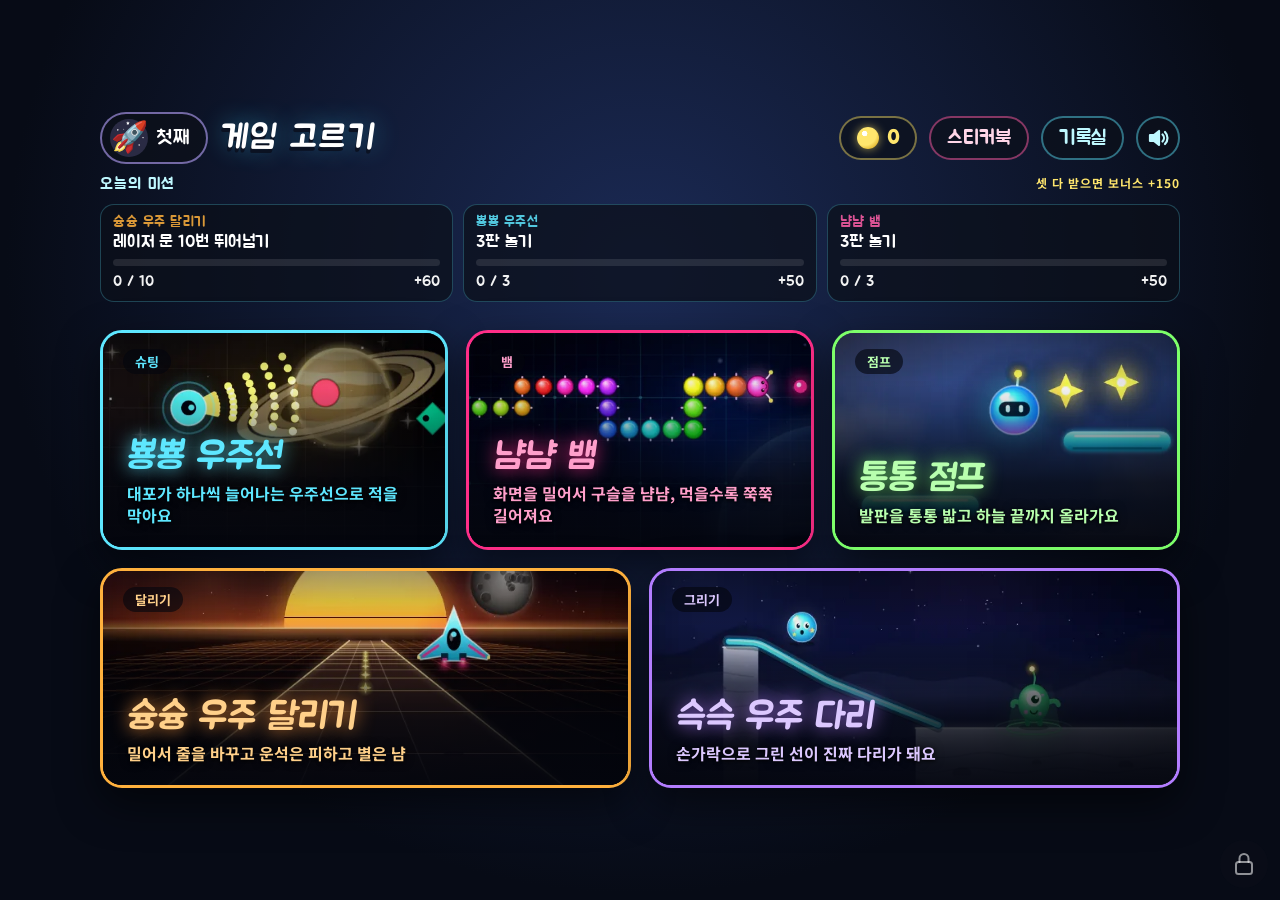
==== commit b37fba4e: "슥슥 우주 다리 1단계: 그린 선이 진짜 다리가 되는 물리 퍼즐 (다섯 번째 게임) - bridge/: Planck.js 1.5.0(MIT) 물리, 달·화성 20판, 잉크를 아끼면" ====
--- a/index.html
+++ b/index.html
@@ -18,8 +18,11 @@
       -webkit-tap-highlight-color: transparent; user-select: none;
     }
     h1 { margin: 0; font: normal 40px var(--display); letter-spacing: 2px; transform: skewX(-8deg); text-shadow: 0 4px 0 #0b1222, 0 0 24px rgba(57, 216, 255, .45); }
-    .pick { display: grid; grid-template-columns: repeat(2, min(44vw, 380px)); gap: 20px; justify-content: center; }
-    @media (max-width: 640px) { .pick { grid-template-columns: min(86vw, 360px); } }
+    /* 게임 카드 다섯 장: 위 세 장 · 아래 두 장(조금 넓게). 좁은 화면(세로 폰)은 한 줄에 하나 */
+    .pick { display: grid; grid-template-columns: repeat(6, 1fr); gap: 18px; width: min(94vw, 1080px); }
+    .pick a { grid-column: span 2; }
+    .pick a:nth-child(n+4) { grid-column: span 3; }
+    @media (max-width: 640px) { .pick { grid-template-columns: min(86vw, 360px); justify-content: center; } .pick a, .pick a:nth-child(n+4) { grid-column: auto; } }
     a {
       position: relative; display: flex; flex-direction: column; justify-content: flex-end; gap: 6px; overflow: hidden;
       width: 100%; height: clamp(150px, 30vh, 220px); padding: 20px 24px; border-radius: 22px; text-decoration: none; color: #fff;
@@ -30,9 +33,10 @@
     a:nth-child(2) { animation-delay: .08s; }
     a:nth-child(3) { animation-delay: .16s; }
     a:nth-child(4) { animation-delay: .24s; }
+    a:nth-child(5) { animation-delay: .32s; }
     a:active { transform: scale(.97); }
     /* 제목은 한 줄 (글꼴이 늦게 와서 넓은 기본 서체로 보여도 안 넘치게 크기를 칸 너비에 맞춘다), 설명은 두 줄까지 낱말 단위로 */
-    a b { font: normal clamp(26px, 3.3vw, 40px) var(--display); line-height: 1.05; white-space: nowrap; transform: skewX(-8deg); transform-origin: left; }
+    a b { font: normal clamp(24px, 2.9vw, 38px) var(--display); line-height: 1.05; white-space: nowrap; transform: skewX(-8deg); transform-origin: left; }
     a small { font-weight: 700; font-size: 16px; line-height: 1.35; opacity: .88; word-break: keep-all; }
     a::before { content: ""; position: absolute; inset: 0; opacity: .9; pointer-events: none; }
     a::after {
@@ -56,6 +60,9 @@
     .runner { background: linear-gradient(150deg, #2a1030, #07080d); border: 3px solid #ffb13d; color: #ffd08a; }
     .runner::before { background: radial-gradient(circle at 50% 20%, rgba(255, 120, 60, .4), transparent 40%), linear-gradient(rgba(255, 177, 61, .1) 1px, transparent 1px) 0 0 / 28px 28px, linear-gradient(90deg, rgba(255, 177, 61, .1) 1px, transparent 1px) 0 0 / 28px 28px; }
     .runner b { text-shadow: 0 0 18px rgba(255, 150, 60, .85); }
+    .bridge { background: linear-gradient(150deg, #1c1036, #07080d); border: 3px solid #b37dff; color: #dcc8ff; }
+    .bridge::before { background: radial-gradient(circle at 70% 30%, rgba(179, 125, 255, .35), transparent 45%), linear-gradient(rgba(179, 125, 255, .1) 1px, transparent 1px) 0 0 / 26px 26px, linear-gradient(90deg, rgba(179, 125, 255, .1) 1px, transparent 1px) 0 0 / 26px 26px; }
+    .bridge b { text-shadow: 0 0 18px rgba(179, 125, 255, .85); }
     /* 카드 그림 (common/thumbs/, tools/thumbs.js로 만든 게임 화면). 그림이 오면 a.pic: 그림 위 아래쪽에 어두운 그러데이션을 깔아 글자를 읽게 한다.
        그림을 못 읽으면 그림 없이 예전 카드 그대로 (img는 안 보이고 무늬·색이 그대로) */
     a { isolation: isolate; }
@@ -70,13 +77,13 @@
     .runner .thumb { object-position: 50% 72%; }
     .tag { position: absolute; top: 16px; left: 20px; padding: 3px 12px; border-radius: 999px; font-size: 13px; font-weight: 700; background: rgba(0, 0, 0, .3); }
     /* ─── 놀이 본부: 별코인 · 오늘의 미션 · 기록실 (common/hub.js) ─── */
-    .hub { width: min(92vw, calc(2 * min(44vw, 380px) + 20px)); display: flex; flex-direction: column; gap: 10px; }
+    .hub { width: min(94vw, 1080px); display: flex; flex-direction: column; gap: 10px; }
     .hub-top { display: flex; align-items: center; justify-content: space-between; gap: 12px; }
     .hub-top h1 { flex: 1; }
     .coin-pill, .rec-btn { display: inline-flex; align-items: center; gap: 8px; height: 44px; padding: 0 16px; border-radius: 999px; font: normal 20px var(--display); color: #ffe66d; background: rgba(12, 16, 26, .7); border: 2px solid rgba(255, 230, 109, .45); }
     .rec-btn { color: #bff8ff; border-color: rgba(94, 231, 255, .45); cursor: pointer; }
     .rec-btn:active { transform: scale(.96); }
-    /* 소리 단추: 네 게임 모두 함께 켜고 끈다 (common/sound.js, 키 play.sound1) */
+    /* 소리 단추: 다섯 게임 모두 함께 켜고 끈다 (common/sound.js, 키 play.sound1) */
     .snd-btn { width: 44px; padding: 0; justify-content: center; flex: none; }
     .snd-btn svg { width: 24px; height: 24px; fill: none; stroke: currentColor; stroke-width: 2.2; stroke-linecap: round; stroke-linejoin: round; }
     .snd-btn .x { display: none; }
@@ -280,7 +287,7 @@
     <div class="hub-top">
       <button id="pf-btn" class="pf-btn" type="button" aria-label="누가 놀아요? 친구 바꾸기"><i id="pf-ic" aria-hidden="true"></i><span><b id="pf-name"></b><small id="pf-left"></small></span></button>
       <h1>게임 고르기</h1>
-      <span class="coin-pill" title="네 게임에서 모은 별코인"><i class="cn" aria-hidden="true"></i><b id="hub-coins">0</b></span>
+      <span class="coin-pill" title="다섯 게임에서 모은 별코인"><i class="cn" aria-hidden="true"></i><b id="hub-coins">0</b></span>
       <button id="stk-open" class="rec-btn stk-btn" type="button">스티커북<b id="stk-new" class="new-dot" hidden></b></button>
       <button id="rec-open" class="rec-btn" type="button">기록실</button>
       <button id="snd-btn" class="rec-btn snd-btn" type="button" aria-label="소리 끄기" title="소리"><svg viewBox="0 0 24 24" aria-hidden="true"><path d="M4 9h4l5-4v14l-5-4H4z" fill="currentColor"/><path class="w" d="M16.5 8.5a5 5 0 0 1 0 7M19 6a8.5 8.5 0 0 1 0 12"/><path class="x" d="M16 9l6 6M22 9l-6 6"/></svg></button>
@@ -289,13 +296,14 @@
     <div id="daily" class="daily"></div>
   </section>
   <div class="pick">
-    <a class="gun" data-game="ngun" href="game/index.html"><img class="thumb" src="common/thumbs/ngun-640.webp" srcset="common/thumbs/ngun-640.webp 640w, common/thumbs/ngun-960.webp 960w" sizes="(max-width: 640px) 86vw, 380px" alt="" loading="eager" decoding="async" draggable="false"><span class="tag">슈팅</span><b>뿅뿅 우주선</b><small>대포가 하나씩 늘어나는 우주선으로 적을 막아요</small></a>
-    <a class="snake" data-game="snake" href="snake/index.html"><img class="thumb" src="common/thumbs/snake-640.webp" srcset="common/thumbs/snake-640.webp 640w, common/thumbs/snake-960.webp 960w" sizes="(max-width: 640px) 86vw, 380px" alt="" loading="eager" decoding="async" draggable="false"><span class="tag">뱀</span><b>냠냠 뱀</b><small>화면을 밀어서 구슬을 냠냠, 먹을수록 쭉쭉 길어져요</small></a>
-    <a class="jump" data-game="jump" href="jump/index.html"><img class="thumb" src="common/thumbs/jump-640.webp" srcset="common/thumbs/jump-640.webp 640w, common/thumbs/jump-960.webp 960w" sizes="(max-width: 640px) 86vw, 380px" alt="" loading="eager" decoding="async" draggable="false"><span class="tag">점프</span><b>통통 점프</b><small>발판을 통통 밟고 하늘 끝까지 올라가요</small></a>
-    <a class="runner" data-game="runner" href="runner/index.html"><img class="thumb" src="common/thumbs/runner-640.webp" srcset="common/thumbs/runner-640.webp 640w, common/thumbs/runner-960.webp 960w" sizes="(max-width: 640px) 86vw, 380px" alt="" loading="eager" decoding="async" draggable="false"><span class="tag">달리기</span><b>슝슝 우주 달리기</b><small>밀어서 줄을 바꾸고 운석은 피하고 별은 냠</small></a>
+    <a class="gun" data-game="ngun" href="game/index.html"><img class="thumb" src="common/thumbs/ngun-640.webp" srcset="common/thumbs/ngun-640.webp 640w, common/thumbs/ngun-960.webp 960w" sizes="(max-width: 640px) 86vw, 360px" alt="" loading="eager" decoding="async" draggable="false"><span class="tag">슈팅</span><b>뿅뿅 우주선</b><small>대포가 하나씩 늘어나는 우주선으로 적을 막아요</small></a>
+    <a class="snake" data-game="snake" href="snake/index.html"><img class="thumb" src="common/thumbs/snake-640.webp" srcset="common/thumbs/snake-640.webp 640w, common/thumbs/snake-960.webp 960w" sizes="(max-width: 640px) 86vw, 360px" alt="" loading="eager" decoding="async" draggable="false"><span class="tag">뱀</span><b>냠냠 뱀</b><small>화면을 밀어서 구슬을 냠냠, 먹을수록 쭉쭉 길어져요</small></a>
+    <a class="jump" data-game="jump" href="jump/index.html"><img class="thumb" src="common/thumbs/jump-640.webp" srcset="common/thumbs/jump-640.webp 640w, common/thumbs/jump-960.webp 960w" sizes="(max-width: 640px) 86vw, 360px" alt="" loading="eager" decoding="async" draggable="false"><span class="tag">점프</span><b>통통 점프</b><small>발판을 통통 밟고 하늘 끝까지 올라가요</small></a>
+    <a class="runner" data-game="runner" href="runner/index.html"><img class="thumb" src="common/thumbs/runner-640.webp" srcset="common/thumbs/runner-640.webp 640w, common/thumbs/runner-960.webp 960w" sizes="(max-width: 640px) 86vw, 360px" alt="" loading="eager" decoding="async" draggable="false"><span class="tag">달리기</span><b>슝슝 우주 달리기</b><small>밀어서 줄을 바꾸고 운석은 피하고 별은 냠</small></a>
+    <a class="bridge" data-game="bridge" href="bridge/index.html"><img class="thumb" src="common/thumbs/bridge-640.webp" srcset="common/thumbs/bridge-640.webp 640w, common/thumbs/bridge-960.webp 960w" sizes="(max-width: 640px) 86vw, 520px" alt="" loading="eager" decoding="async" draggable="false"><span class="tag">그리기</span><b>슥슥 우주 다리</b><small>손가락으로 그린 선이 진짜 다리가 돼요</small></a>
   </div>
 
-  <!-- 기록실: 네 게임 기록을 한눈에 -->
+  <!-- 기록실: 다섯 게임 기록을 한눈에 -->
   <section id="records" aria-label="기록실">
     <div class="panel">
       <h2>기록실</h2>
@@ -305,7 +313,7 @@
     </div>
   </section>
 
-  <!-- 스티커북: 네 게임에서 특별한 일을 하면 붙는 스티커 -->
+  <!-- 스티커북: 다섯 게임에서 특별한 일을 하면 붙는 스티커 -->
   <section id="stickers" class="overlay" aria-label="스티커북">
     <div class="panel">
       <h2>스티커북 <small id="stk-count"></small></h2>
@@ -346,7 +354,7 @@
         <div id="pt-list"></div>
       </div>
       <div class="psec" data-sec="vol">
-        <p class="note">네 게임과 이 화면의 모든 소리가 이 크기를 넘지 않아요. 이 기기 전체에 같이 적용돼요.</p>
+        <p class="note">다섯 게임과 이 화면의 모든 소리가 이 크기를 넘지 않아요. 이 기기 전체에 같이 적용돼요.</p>
         <div id="pv-seg" class="pseg vseg"></div>
       </div>
       <div class="psec" data-sec="move">
@@ -476,7 +484,7 @@
       $('rec-open').addEventListener('click', () => { renderRecords(); $('records').classList.add('on'); SND.ui('open'); });
       $('rec-close').addEventListener('click', () => shut('records'));
       $('records').addEventListener('click', e => { if (e.target.id === 'records') shut('records'); });
-      // 소리 단추: 네 게임 모두 함께 (다른 탭·게임에서 바꿔도 SND.onChange로 따라 바뀐다)
+      // 소리 단추: 다섯 게임 모두 함께 (다른 탭·게임에서 바꿔도 SND.onChange로 따라 바뀐다)
       const sndIcon = () => { const off = SND.muted(); $('snd-btn').classList.toggle('off', off); $('snd-btn').setAttribute('aria-label', off ? '소리 켜기' : '소리 끄기'); $('snd-btn').setAttribute('aria-pressed', String(off)); };
       $('snd-btn').addEventListener('click', () => { SND.toggleMuted(); SND.ui('tap'); });
       SND.onChange(sndIcon); sndIcon();
